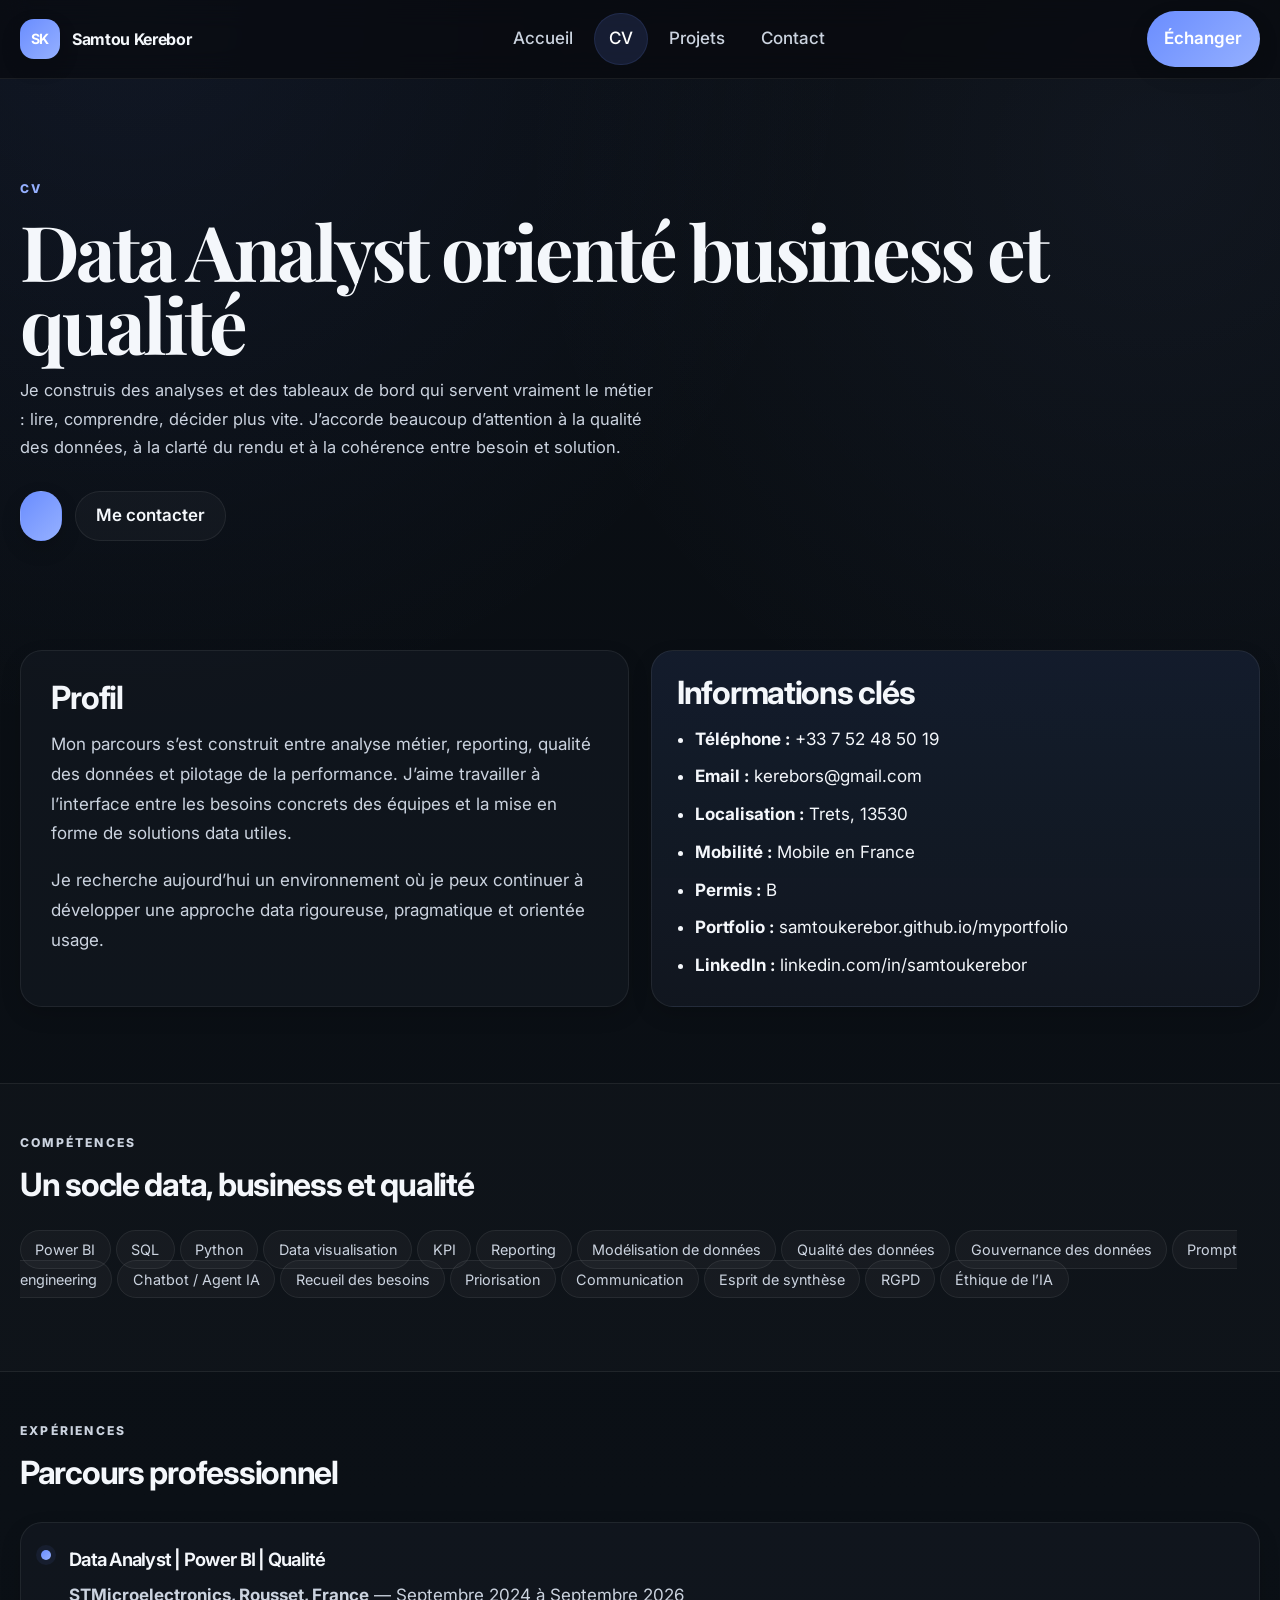
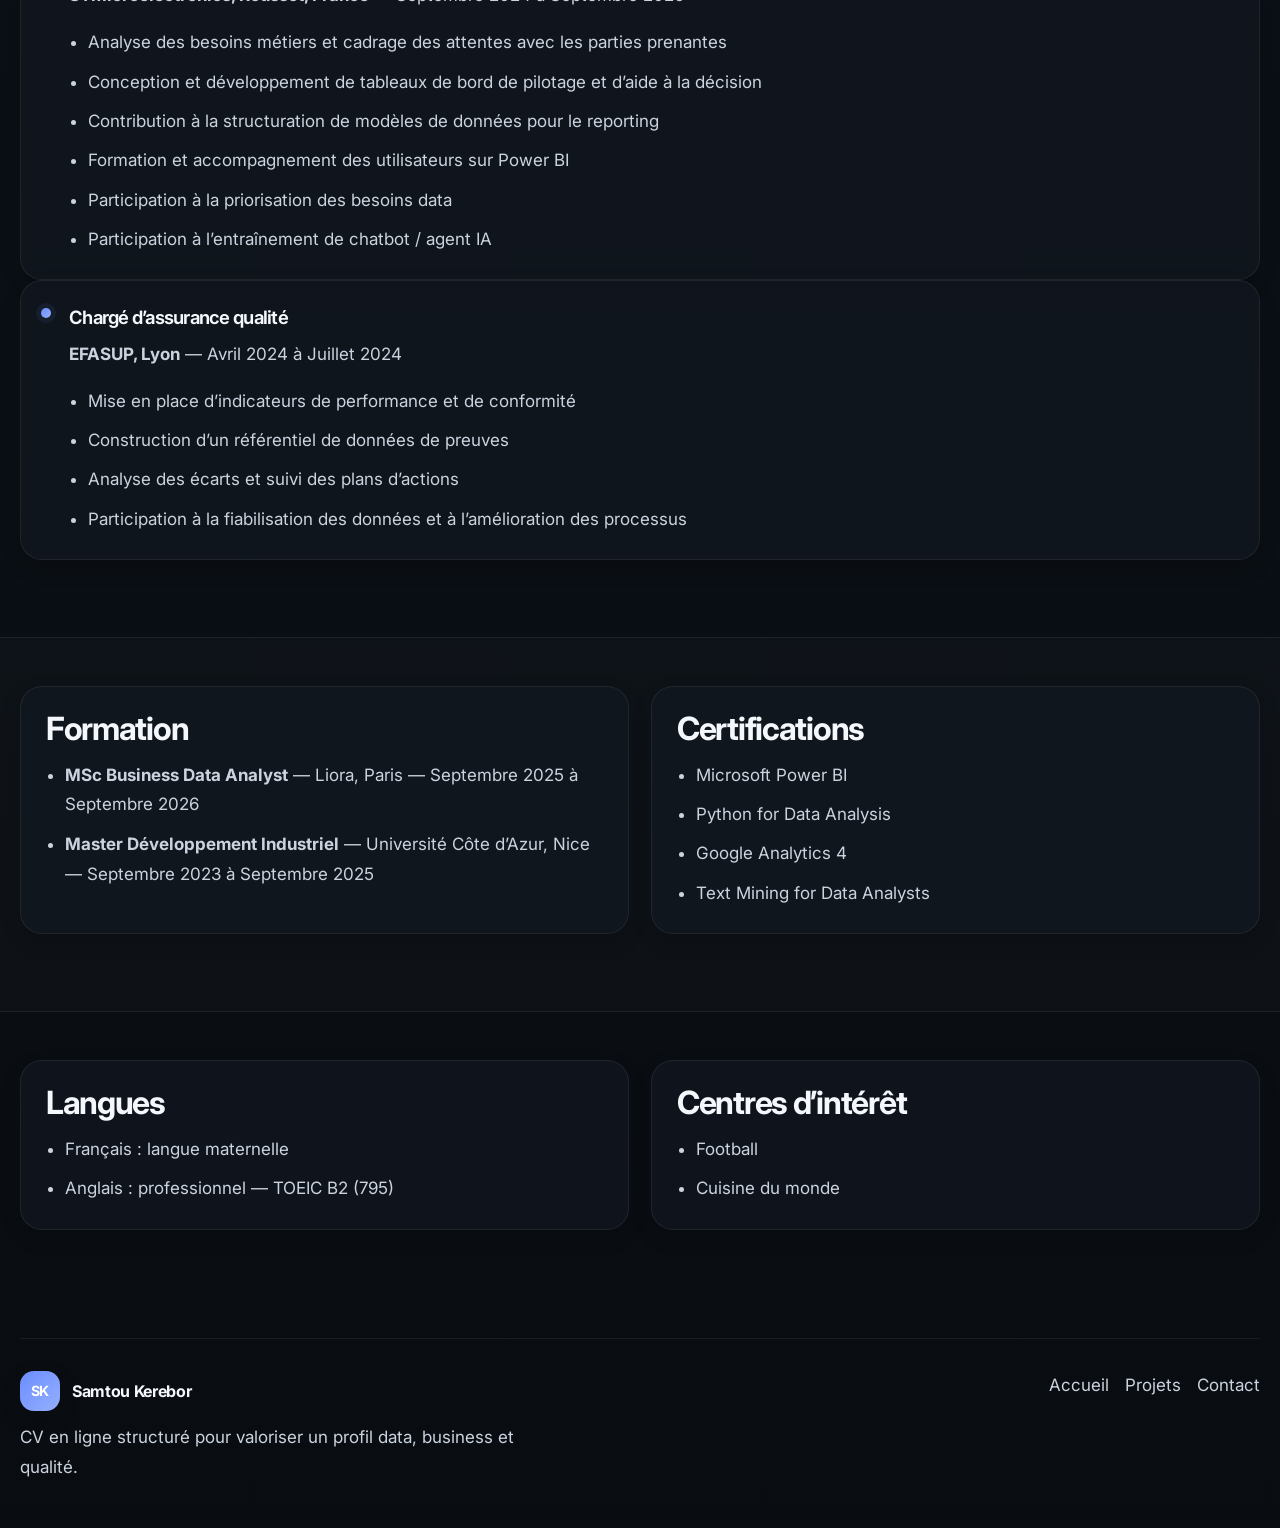
==== about.html @ 2e17dd96 "Update about.html" ====
<!DOCTYPE html>
<html lang="fr">
<head>
  <meta charset="UTF-8" />
  <meta name="viewport" content="width=device-width, initial-scale=1.0" />
  <title>CV | Samtou Kerebor</title>
  <meta name="description" content="CV de Samtou Kerebor, Data Analyst spécialisé en Power BI, SQL, Python, qualité des données et pilotage de la performance." />
  <link rel="preconnect" href="https://fonts.googleapis.com" />
  <link rel="preconnect" href="https://fonts.gstatic.com" crossorigin />
  <link href="https://fonts.googleapis.com/css2?family=Inter:wght@400;500;600;700;800&family=Playfair+Display:wght@600;700&display=swap" rel="stylesheet" />
  <link rel="stylesheet" href="styles.css" />
</head>
<body>
  <div class="site-shell">
    <header class="site-header">
      <div class="container nav-wrapper">
        <a class="brand" href="index.html">
          <span class="brand-mark">SK</span>
          <span class="brand-text">Samtou Kerebor</span>
        </a>

        <nav class="site-nav" aria-label="Navigation principale">
          <a class="nav-link" href="index.html">Accueil</a>
          <a class="nav-link active" href="about.html">CV</a>
          <a class="nav-link" href="projects.html">Projets</a>
          <a class="nav-link" href="contact.html">Contact</a>
        </nav>

        <a class="nav-cta" href="contact.html">Échanger</a>
      </div>
    </header>

    <main>
      <section class="page-hero">
        <div class="container">
          <p class="section-kicker">CV</p>
          <h1>Data Analyst orienté business et qualité</h1>
          <p class="page-intro narrow">
            Je construis des analyses et des tableaux de bord qui servent vraiment le métier : lire, comprendre,
            décider plus vite. J’accorde beaucoup d’attention à la qualité des données, à la clarté du rendu
            et à la cohérence entre besoin et solution.
          </p>

          <div class="hero-actions">
            <a class="btn btn-primary" href="assets/cv/Samtou_Kerebor_CV.pdf" target="_blank" rel="noopener noreferrer">
            <a class="btn btn-secondary" href="contact.html">Me contacter</a>
          </div>
        </div>
      </section>

      <section class="section">
        <div class="container about-grid">
          <article class="card card-large">
            <h2>Profil</h2>
            <p>
              Mon parcours s’est construit entre analyse métier, reporting, qualité des données et pilotage de la performance.
              J’aime travailler à l’interface entre les besoins concrets des équipes et la mise en forme de solutions data utiles.
            </p>
            <p>
              Je recherche aujourd’hui un environnement où je peux continuer à développer une approche data rigoureuse,
              pragmatique et orientée usage.
            </p>
          </article>

          <article class="card card-emphasis">
            <h2>Informations clés</h2>
            <ul class="clean-list">
              <li><strong>Téléphone :</strong> +33 7 52 48 50 19</li>
              <li><strong>Email :</strong> kerebors@gmail.com</li>
              <li><strong>Localisation :</strong> Trets, 13530</li>
              <li><strong>Mobilité :</strong> Mobile en France</li>
              <li><strong>Permis :</strong> B</li>
              <li><strong>Portfolio :</strong> <a href="https://samtoukerebor.github.io/myportfolio/" target="_blank" rel="noopener noreferrer">samtoukerebor.github.io/myportfolio</a></li>
              <li><strong>LinkedIn :</strong> <a href="https://www.linkedin.com/in/samtoukerebor/" target="_blank" rel="noopener noreferrer">linkedin.com/in/samtoukerebor</a></li>
            </ul>
          </article>
        </div>
      </section>

      <section class="section section-alt">
        <div class="container">
          <div class="section-heading">
            <p class="section-kicker">Compétences</p>
            <h2>Un socle data, business et qualité</h2>
          </div>

          <div class="tag-group">
            <span class="tag">Power BI</span>
            <span class="tag">SQL</span>
            <span class="tag">Python</span>
            <span class="tag">Data visualisation</span>
            <span class="tag">KPI</span>
            <span class="tag">Reporting</span>
            <span class="tag">Modélisation de données</span>
            <span class="tag">Qualité des données</span>
            <span class="tag">Gouvernance des données</span>
            <span class="tag">Prompt engineering</span>
            <span class="tag">Chatbot / Agent IA</span>
            <span class="tag">Recueil des besoins</span>
            <span class="tag">Priorisation</span>
            <span class="tag">Communication</span>
            <span class="tag">Esprit de synthèse</span>
            <span class="tag">RGPD</span>
            <span class="tag">Éthique de l’IA</span>
          </div>
        </div>
      </section>

      <section class="section">
        <div class="container">
          <div class="section-heading">
            <p class="section-kicker">Expériences</p>
            <h2>Parcours professionnel</h2>
          </div>

          <div class="timeline-grid">
            <article class="timeline-card">
              <span class="timeline-marker"></span>
              <h3>Data Analyst | Power BI | Qualité</h3>
              <p><strong>STMicroelectronics, Rousset, France</strong> — Septembre 2024 à Septembre 2026</p>
              <ul class="project-list">
                <li>Analyse des besoins métiers et cadrage des attentes avec les parties prenantes</li>
                <li>Conception et développement de tableaux de bord de pilotage et d’aide à la décision</li>
                <li>Contribution à la structuration de modèles de données pour le reporting</li>
                <li>Formation et accompagnement des utilisateurs sur Power BI</li>
                <li>Participation à la priorisation des besoins data</li>
                <li>Participation à l’entraînement de chatbot / agent IA</li>
              </ul>
            </article>

            <article class="timeline-card">
              <span class="timeline-marker"></span>
              <h3>Chargé d’assurance qualité</h3>
              <p><strong>EFASUP, Lyon</strong> — Avril 2024 à Juillet 2024</p>
              <ul class="project-list">
                <li>Mise en place d’indicateurs de performance et de conformité</li>
                <li>Construction d’un référentiel de données de preuves</li>
                <li>Analyse des écarts et suivi des plans d’actions</li>
                <li>Participation à la fiabilisation des données et à l’amélioration des processus</li>
              </ul>
            </article>
          </div>
        </div>
      </section>

      <section class="section section-alt">
        <div class="container two-column-section">
          <article class="card">
            <h2>Formation</h2>
            <ul class="project-list">
              <li><strong>MSc Business Data Analyst</strong> — Liora, Paris — Septembre 2025 à Septembre 2026</li>
              <li><strong>Master Développement Industriel</strong> — Université Côte d’Azur, Nice — Septembre 2023 à Septembre 2025</li>
            </ul>
          </article>

          <article class="card">
            <h2>Certifications</h2>
            <ul class="project-list">
              <li>Microsoft Power BI</li>
              <li>Python for Data Analysis</li>
              <li>Google Analytics 4</li>
              <li>Text Mining for Data Analysts</li>
            </ul>
          </article>
        </div>
      </section>

      <section class="section">
        <div class="container two-column-section">
          <article class="card">
            <h2>Langues</h2>
            <ul class="project-list">
              <li>Français : langue maternelle</li>
              <li>Anglais : professionnel — TOEIC B2 (795)</li>
            </ul>
          </article>

          <article class="card">
            <h2>Centres d’intérêt</h2>
            <ul class="project-list">
              <li>Football</li>
              <li>Cuisine du monde</li>
            </ul>
          </article>
        </div>
      </section>
    </main>

    <footer class="site-footer">
      <div class="container footer-grid">
        <div>
          <a class="brand brand-footer" href="index.html">
            <span class="brand-mark">SK</span>
            <span class="brand-text">Samtou Kerebor</span>
          </a>
          <p class="footer-text">
            CV en ligne structuré pour valoriser un profil data, business et qualité.
          </p>
        </div>

        <div class="footer-links">
          <a href="index.html">Accueil</a>
          <a href="projects.html">Projets</a>
          <a href="contact.html">Contact</a>
        </div>
      </div>
    </footer>
  </div>
</body>
</html>
---- styles.css ----
:root {
  --bg: #0b0f14;
  --bg-soft: #11161d;
  --bg-elevated: #151b24;
  --surface: rgba(18, 24, 33, 0.78);
  --surface-strong: #181f29;

  --text: #f4f7fb;
  --text-soft: #cbd3df;
  --text-muted: #95a0b1;

  --line: rgba(255, 255, 255, 0.07);
  --line-strong: rgba(255, 255, 255, 0.12);

  --primary: #6a8dff;
  --primary-2: #95b0ff;

  --shadow-lg: 0 26px 60px rgba(0, 0, 0, 0.30);
  --shadow-md: 0 14px 34px rgba(0, 0, 0, 0.22);
  --shadow-sm: 0 8px 20px rgba(0, 0, 0, 0.16);

  --radius-xl: 28px;
  --radius-lg: 22px;
  --radius-md: 16px;
  --radius-sm: 12px;

  --container: 1240px;
  --reading: 760px;
}

*,
*::before,
*::after {
  box-sizing: border-box;
}

html {
  scroll-behavior: smooth;
}

body {
  margin: 0;
  font-family: "Inter", sans-serif;
  font-size: 17px;
  line-height: 1.75;
  color: var(--text);
  background:
    radial-gradient(circle at 10% 0%, rgba(106, 141, 255, 0.08), transparent 22%),
    radial-gradient(circle at 90% 5%, rgba(149, 176, 255, 0.06), transparent 20%),
    linear-gradient(180deg, #090d12 0%, #0b1016 48%, #090d12 100%);
  -webkit-font-smoothing: antialiased;
  text-rendering: optimizeLegibility;
}

::selection {
  background: rgba(106, 141, 255, 0.22);
  color: #fff;
}

img {
  max-width: 100%;
  display: block;
}

a {
  color: inherit;
  text-decoration: none;
  transition: color 0.22s ease, opacity 0.22s ease, transform 0.22s ease;
}

a:hover {
  color: var(--primary-2);
}

p {
  margin-top: 0;
  color: var(--text-soft);
}

ul {
  margin-top: 0;
}

.site-shell {
  min-height: 100vh;
}

.container {
  width: min(var(--container), calc(100% - 2rem));
  margin: 0 auto;
}

.narrow {
  max-width: var(--reading);
}

/* Header */
.site-header {
  position: sticky;
  top: 0;
  z-index: 1000;
  backdrop-filter: blur(14px);
  background: rgba(8, 10, 14, 0.68);
  border-bottom: 1px solid var(--line);
}

.nav-wrapper {
  display: flex;
  align-items: center;
  justify-content: space-between;
  gap: 1rem;
  min-height: 78px;
}

.brand {
  display: inline-flex;
  align-items: center;
  gap: 0.75rem;
  font-weight: 700;
  letter-spacing: -0.02em;
}

.brand-mark {
  width: 40px;
  height: 40px;
  border-radius: 14px;
  display: inline-grid;
  place-items: center;
  color: #fff;
  background: linear-gradient(135deg, var(--primary), var(--primary-2));
  box-shadow: var(--shadow-sm);
  font-size: 0.88rem;
}

.brand-text {
  font-size: 1rem;
  color: var(--text);
}

.site-nav {
  display: flex;
  align-items: center;
  gap: 0.35rem;
  flex-wrap: wrap;
}

.nav-link {
  padding: 0.72rem 0.95rem;
  border-radius: 999px;
  color: var(--text-soft);
  font-weight: 500;
}

.nav-link:hover {
  color: var(--text);
  background: rgba(255, 255, 255, 0.035);
}

.nav-link.active {
  color: #fff;
  background: rgba(106, 141, 255, 0.14);
  box-shadow: inset 0 0 0 1px rgba(106, 141, 255, 0.12);
}

.nav-cta {
  padding: 0.85rem 1.1rem;
  border-radius: 999px;
  background: linear-gradient(135deg, var(--primary), var(--primary-2));
  color: #fff;
  font-weight: 600;
  box-shadow: var(--shadow-sm);
}

.nav-cta:hover {
  transform: translateY(-1px);
  color: #fff;
  box-shadow: var(--shadow-md);
}

/* Typography */
h1,
h2,
h3,
h4 {
  margin-top: 0;
  letter-spacing: -0.04em;
  color: var(--text);
}

h1 {
  font-family: "Playfair Display", serif;
  font-size: clamp(3rem, 6vw, 5.8rem);
  line-height: 0.95;
  margin-bottom: 1rem;
  font-weight: 700;
}

h2 {
  font-size: clamp(1.8rem, 2.5vw, 2.8rem);
  line-height: 1.08;
  margin-bottom: 0.9rem;
  font-weight: 700;
}

h3 {
  font-size: 1.15rem;
  line-height: 1.3;
  margin-bottom: 0.6rem;
  font-weight: 650;
}

h4 {
  font-size: 1rem;
  margin-bottom: 0.5rem;
  font-weight: 700;
}

.hero-subtitle,
.page-intro,
.hero-intro,
.section-heading p,
.card p,
.project-summary,
.footer-text,
.contact-note,
.form-intro,
.project-lead {
  color: var(--text-soft);
}

.hero-subtitle {
  font-size: 1.08rem;
  font-weight: 600;
  margin: 0 0 1rem;
}

.hero-intro,
.page-intro,
.project-lead {
  font-size: 1.03rem;
  max-width: 64ch;
}

.eyebrow,
.section-kicker,
.project-overline {
  margin: 0 0 0.9rem;
  font-size: 0.76rem;
  font-weight: 800;
  letter-spacing: 0.18em;
  text-transform: uppercase;
  color: var(--primary-2);
}

/* Section spacing */
.hero,
.page-hero {
  padding: 6.2rem 0 3.8rem;
}

.page-hero-compact {
  padding-bottom: 1.25rem;
}

.section {
  padding: 3rem 0 4.8rem;
}

.section-alt {
  background: rgba(255, 255, 255, 0.015);
  border-top: 1px solid var(--line);
  border-bottom: 1px solid var(--line);
}

.section-heading {
  margin-bottom: 2rem;
}

.section-heading-compact {
  margin-bottom: 1.3rem;
}

/* Buttons */
.btn {
  display: inline-flex;
  align-items: center;
  justify-content: center;
  min-height: 50px;
  padding: 0 1.25rem;
  border-radius: 999px;
  border: 1px solid transparent;
  font-weight: 600;
  cursor: pointer;
}

.btn:hover {
  transform: translateY(-1px);
}

.btn-primary {
  background: linear-gradient(135deg, var(--primary), var(--primary-2));
  color: #fff;
  box-shadow: var(--shadow-sm);
}

.btn-primary:hover {
  color: #fff;
  box-shadow: var(--shadow-md);
}

.btn-secondary {
  background: rgba(255, 255, 255, 0.03);
  border-color: var(--line);
  color: var(--text);
}

.btn-secondary:hover {
  background: rgba(255, 255, 255, 0.05);
  color: var(--text);
}

.btn-disabled {
  opacity: 0.65;
  pointer-events: none;
}

/* Grids */
.hero-grid,
.about-grid,
.contact-grid,
.project-card,
.project-detail-grid,
.project-page-layout,
.two-column-section,
.projects-grid {
  display: grid;
  gap: 1.4rem;
}

.hero-grid {
  grid-template-columns: minmax(0, 1.2fr) minmax(320px, 0.8fr);
  align-items: center;
}

.about-grid,
.contact-grid,
.project-detail-grid,
.two-column-section {
  grid-template-columns: repeat(2, minmax(0, 1fr));
}

.project-page-layout {
  grid-template-columns: minmax(0, 1.25fr) minmax(300px, 0.75fr);
  align-items: start;
}

.projects-grid {
  grid-template-columns: 1fr;
}

.hero-actions,
.preview-actions,
.project-actions {
  display: flex;
  flex-wrap: wrap;
  gap: 0.8rem;
  margin-top: 1.8rem;
}

.hero-meta,
.project-meta {
  display: flex;
  flex-wrap: wrap;
  gap: 0.65rem;
  margin-top: 1.6rem;
}

.meta-chip,
.tag {
  padding: 0.62rem 0.9rem;
  border-radius: 999px;
  background: rgba(255, 255, 255, 0.03);
  border: 1px solid var(--line);
  color: var(--text-soft);
  font-size: 0.9rem;
}

/* Hero visuals */
.hero-visual {
  position: relative;
  min-height: 520px;
  display: flex;
  align-items: center;
  justify-content: center;
}

.photo-frame {
  width: min(440px, 100%);
  aspect-ratio: 4 / 5;
  border-radius: 30px;
  overflow: hidden;
  background: var(--surface-strong);
  border: 1px solid var(--line);
  box-shadow: var(--shadow-lg);
}

.photo-frame img {
  width: 100%;
  height: 100%;
  object-fit: cover;
}

.floating-card {
  position: absolute;
  padding: 0.95rem 1rem;
  border-radius: 16px;
  background: rgba(16, 20, 28, 0.8);
  border: 1px solid var(--line);
  box-shadow: var(--shadow-sm);
  backdrop-filter: blur(10px);
}

.floating-card-top {
  top: 7%;
  right: -2%;
}

.floating-card-bottom {
  bottom: 7%;
  left: -2%;
}

.floating-label {
  display: block;
  margin-bottom: 0.3rem;
  font-size: 0.74rem;
  text-transform: uppercase;
  letter-spacing: 0.14em;
  color: var(--text-muted);
}

/* Cards */
.card,
.project-card,
.capability-card,
.timeline-card,
.metric-card {
  background: rgba(18, 24, 33, 0.72);
  border: 1px solid var(--line);
  border-radius: var(--radius-lg);
  box-shadow: var(--shadow-sm);
}

.card,
.capability-card,
.timeline-card,
.metric-card {
  padding: 1.55rem;
}

.card-large {
  padding: 1.9rem;
}

.card-emphasis {
  background: linear-gradient(180deg, rgba(20, 29, 45, 0.95), rgba(18, 24, 33, 0.88));
}

.capability-card,
.card,
.timeline-card {
  transition: transform 0.22s ease, box-shadow 0.22s ease, border-color 0.22s ease;
}

.capability-card:hover,
.card:hover,
.timeline-card:hover {
  transform: translateY(-3px);
  border-color: rgba(106, 141, 255, 0.18);
  box-shadow: var(--shadow-md);
}

.capability-index {
  display: inline-block;
  margin-bottom: 0.8rem;
  color: var(--primary-2);
  font-size: 0.8rem;
  font-weight: 700;
  letter-spacing: 0.14em;
}

.clean-list {
  margin: 0;
  padding-left: 1.1rem;
}

.clean-list li + li {
  margin-top: 0.5rem;
}

/* Panels */
.preview-panel {
  display: flex;
  align-items: center;
  justify-content: space-between;
  gap: 1.6rem;
  padding: 1.9rem;
  border-radius: 24px;
  background: rgba(255, 255, 255, 0.02);
  border: 1px solid var(--line);
}

/* Timeline */
.timeline-card {
  position: relative;
  padding-left: 3rem;
}

.timeline-marker {
  position: absolute;
  left: 1.25rem;
  top: 1.65rem;
  width: 10px;
  height: 10px;
  border-radius: 999px;
  background: linear-gradient(135deg, var(--primary), var(--primary-2));
  box-shadow: 0 0 0 5px rgba(106, 141, 255, 0.08);
}

/* Project specific */
.project-card {
  display: grid;
  grid-template-columns: minmax(260px, 0.92fr) minmax(0, 1.08fr);
  overflow: hidden;
}

.project-visual {
  min-height: 300px;
  background: #121926;
}

.project-visual img {
  width: 100%;
  height: 100%;
  object-fit: cover;
}

.project-content {
  padding: 1.8rem;
}

.project-header {
  margin-bottom: 0.8rem;
}

.project-header h2 {
  font-size: 1.8rem;
  margin-bottom: 0;
}

.project-links {
  display: flex;
  flex-wrap: wrap;
  gap: 0.75rem;
  margin-top: 1.35rem;
}

.project-link {
  display: inline-flex;
  align-items: center;
  gap: 0.4rem;
  color: var(--text);
  font-weight: 600;
}

.project-link:hover {
  color: var(--primary-2);
}

.project-main-visual {
  min-height: 360px;
  overflow: hidden;
  border-radius: var(--radius-xl);
  border: 1px solid var(--line);
  box-shadow: var(--shadow-md);
}

.project-main-visual img {
  width: 100%;
  height: 100%;
  object-fit: cover;
}

.project-sidebar {
  display: grid;
  gap: 1.2rem;
}

.project-info-list,
.contact-list {
  display: grid;
  gap: 1rem;
  margin-top: 1rem;
}

.project-info-item span,
.contact-label {
  display: block;
  margin-bottom: 0.25rem;
  font-size: 0.76rem;
  font-weight: 700;
  letter-spacing: 0.1em;
  text-transform: uppercase;
  color: var(--text-muted);
}

.project-info-item strong {
  color: var(--text);
  font-weight: 600;
}

.project-list {
  margin: 0;
  padding-left: 1.2rem;
  color: var(--text-soft);
}

.project-list li + li {
  margin-top: 0.6rem;
}

.project-note {
  margin-top: 1rem;
  padding: 0.9rem 1rem;
  border-left: 2px solid rgba(106, 141, 255, 0.35);
  background: rgba(106, 141, 255, 0.06);
  border-radius: 12px;
}

.project-gallery {
  display: grid;
  grid-template-columns: repeat(2, minmax(0, 1fr));
  overflow: hidden;
  padding: 0;
}

.project-gallery-item {
  margin: 0;
}

.project-gallery-item + .project-gallery-item {
  border-left: 1px solid var(--line);
}

.project-gallery-item img {
  width: 100%;
  height: 320px;
  object-fit: cover;
  border-bottom: 1px solid var(--line);
}

.project-gallery-item figcaption {
  padding: 1rem 1.15rem 1.2rem;
}

.project-gallery-item figcaption strong {
  display: block;
  margin-bottom: 0.35rem;
  color: var(--text);
}

/* Forms */
.contact-form-card {
  padding: 1.8rem;
}

.contact-form {
  display: grid;
  gap: 1rem;
  margin-top: 1rem;
}

.form-group {
  display: grid;
  gap: 0.5rem;
}

label {
  font-weight: 600;
  color: var(--text);
}

input,
textarea {
  width: 100%;
  padding: 0.96rem 1rem;
  border-radius: 14px;
  border: 1px solid var(--line-strong);
  background: rgba(255, 255, 255, 0.03);
  font: inherit;
  color: var(--text);
  outline: none;
}

input::placeholder,
textarea::placeholder {
  color: var(--text-muted);
}

input:focus,
textarea:focus {
  border-color: rgba(106, 141, 255, 0.55);
  box-shadow: 0 0 0 4px rgba(106, 141, 255, 0.09);
}

/* Footer */
.site-footer {
  padding: 2rem 0 2.8rem;
}

.footer-grid {
  display: flex;
  align-items: flex-start;
  justify-content: space-between;
  gap: 2rem;
  padding-top: 2rem;
  border-top: 1px solid var(--line);
}

.brand-footer {
  margin-bottom: 0.75rem;
}

.footer-text {
  max-width: 48ch;
  margin: 0;
}

.footer-links {
  display: flex;
  flex-wrap: wrap;
  gap: 1rem;
}

.footer-links a {
  color: var(--text-soft);
}

/* Utility */
.section-tight {
  padding: 2rem 0 3.6rem;
}

.project-hero-compact {
  padding-bottom: 1.2rem;
}

.project-content-block + .project-content-block {
  margin-top: 1.1rem;
}

/* Responsive */
@media (max-width: 1100px) {
  .hero-grid,
  .about-grid,
  .contact-grid,
  .project-card,
  .project-detail-grid,
  .project-page-layout,
  .two-column-section,
  .project-gallery {
    grid-template-columns: 1fr;
  }

  .hero-visual {
    min-height: auto;
  }

  .floating-card-top,
  .floating-card-bottom {
    position: static;
  }

  .preview-panel,
  .footer-grid {
    flex-direction: column;
    align-items: flex-start;
  }

  .project-gallery-item + .project-gallery-item {
    border-left: none;
    border-top: 1px solid var(--line);
  }
}

@media (max-width: 760px) {
  .container {
    width: min(var(--container), calc(100% - 1.1rem));
  }

  .nav-wrapper {
    flex-wrap: wrap;
    justify-content: center;
    padding: 0.7rem 0;
  }

  .site-nav {
    order: 3;
    width: 100%;
    justify-content: center;
  }

  .nav-cta {
    display: none;
  }

  .hero,
  .page-hero {
    padding-top: 4.4rem;
  }

  h1 {
    font-size: clamp(2.5rem, 10vw, 4rem);
  }

  .card,
  .card-large,
  .capability-card,
  .timeline-card,
  .metric-card,
  .project-content,
  .contact-form-card {
    padding: 1.2rem;
  }

  .photo-frame {
    border-radius: 22px;
  }

  .section {
    padding: 2.4rem 0 4rem;
  }
}

:focus-visible {
  outline: 3px solid rgba(149, 176, 255, 0.7);
  outline-offset: 3px;
}
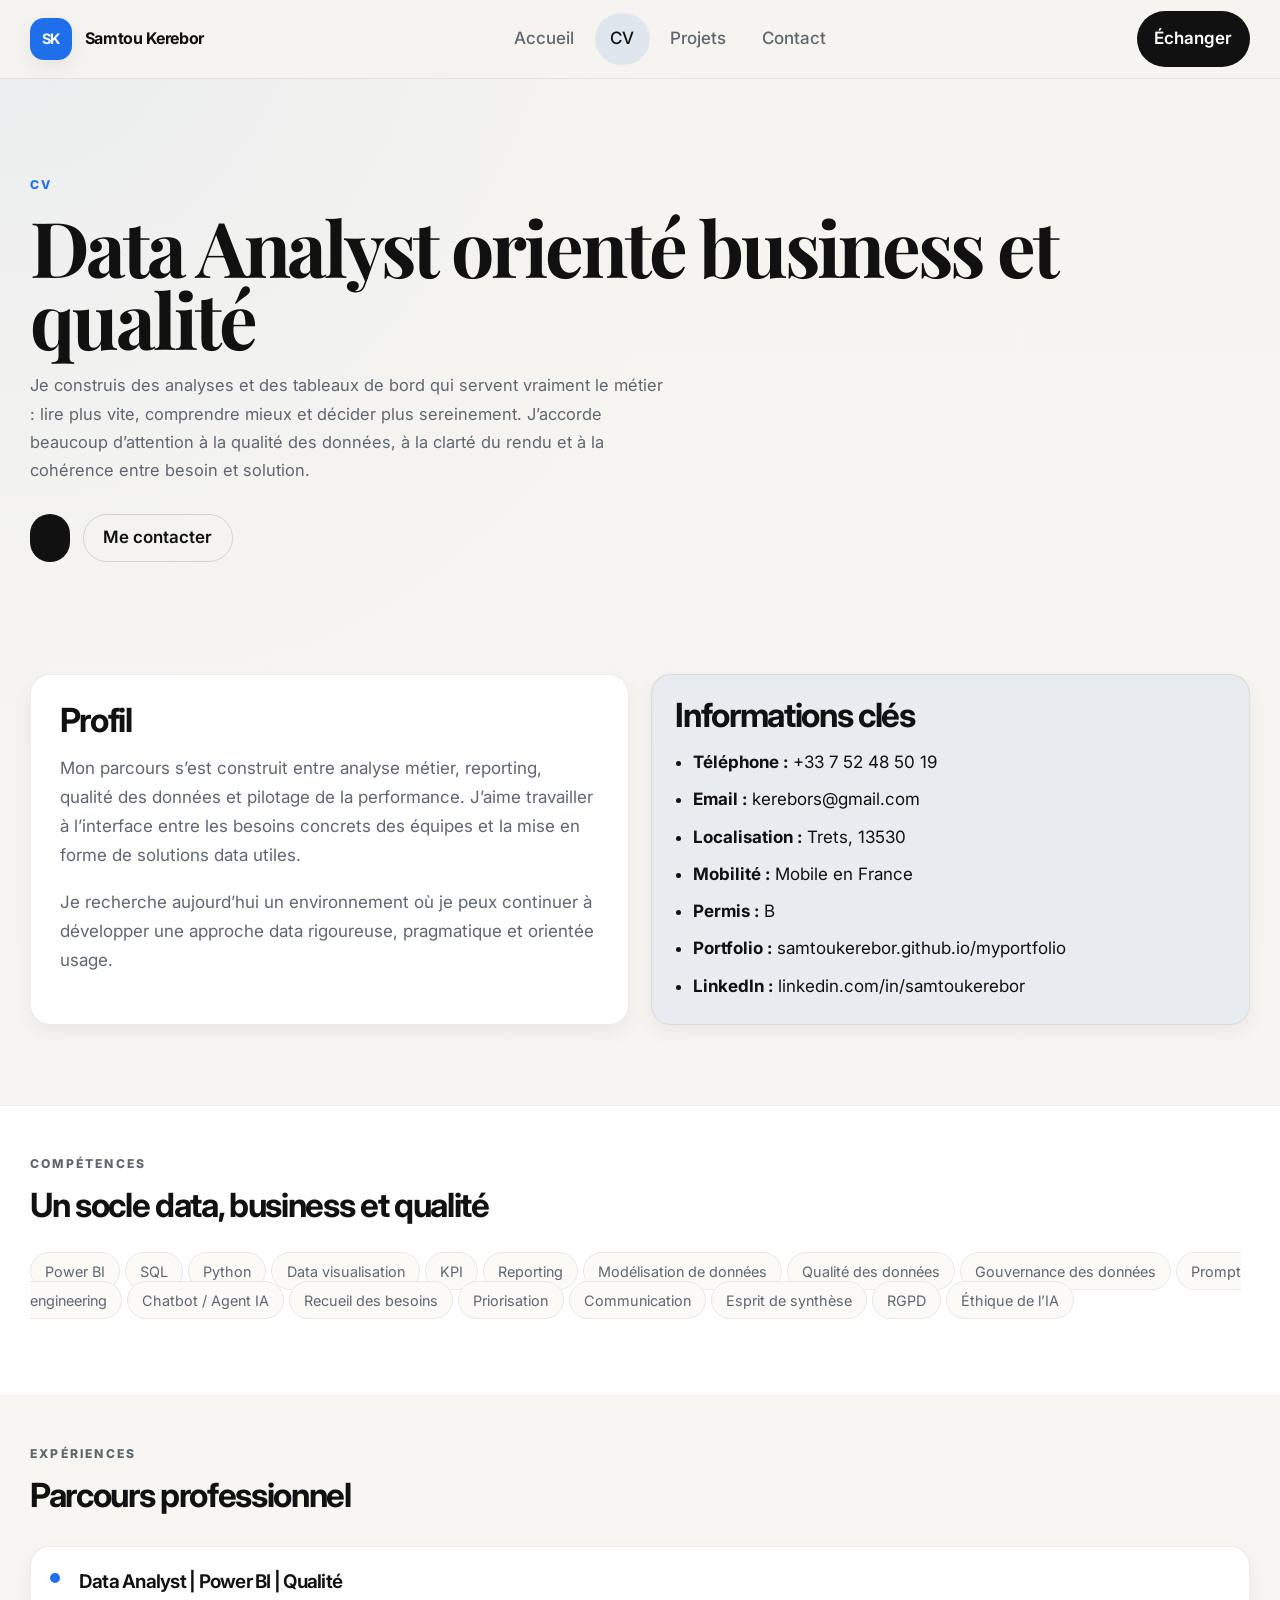
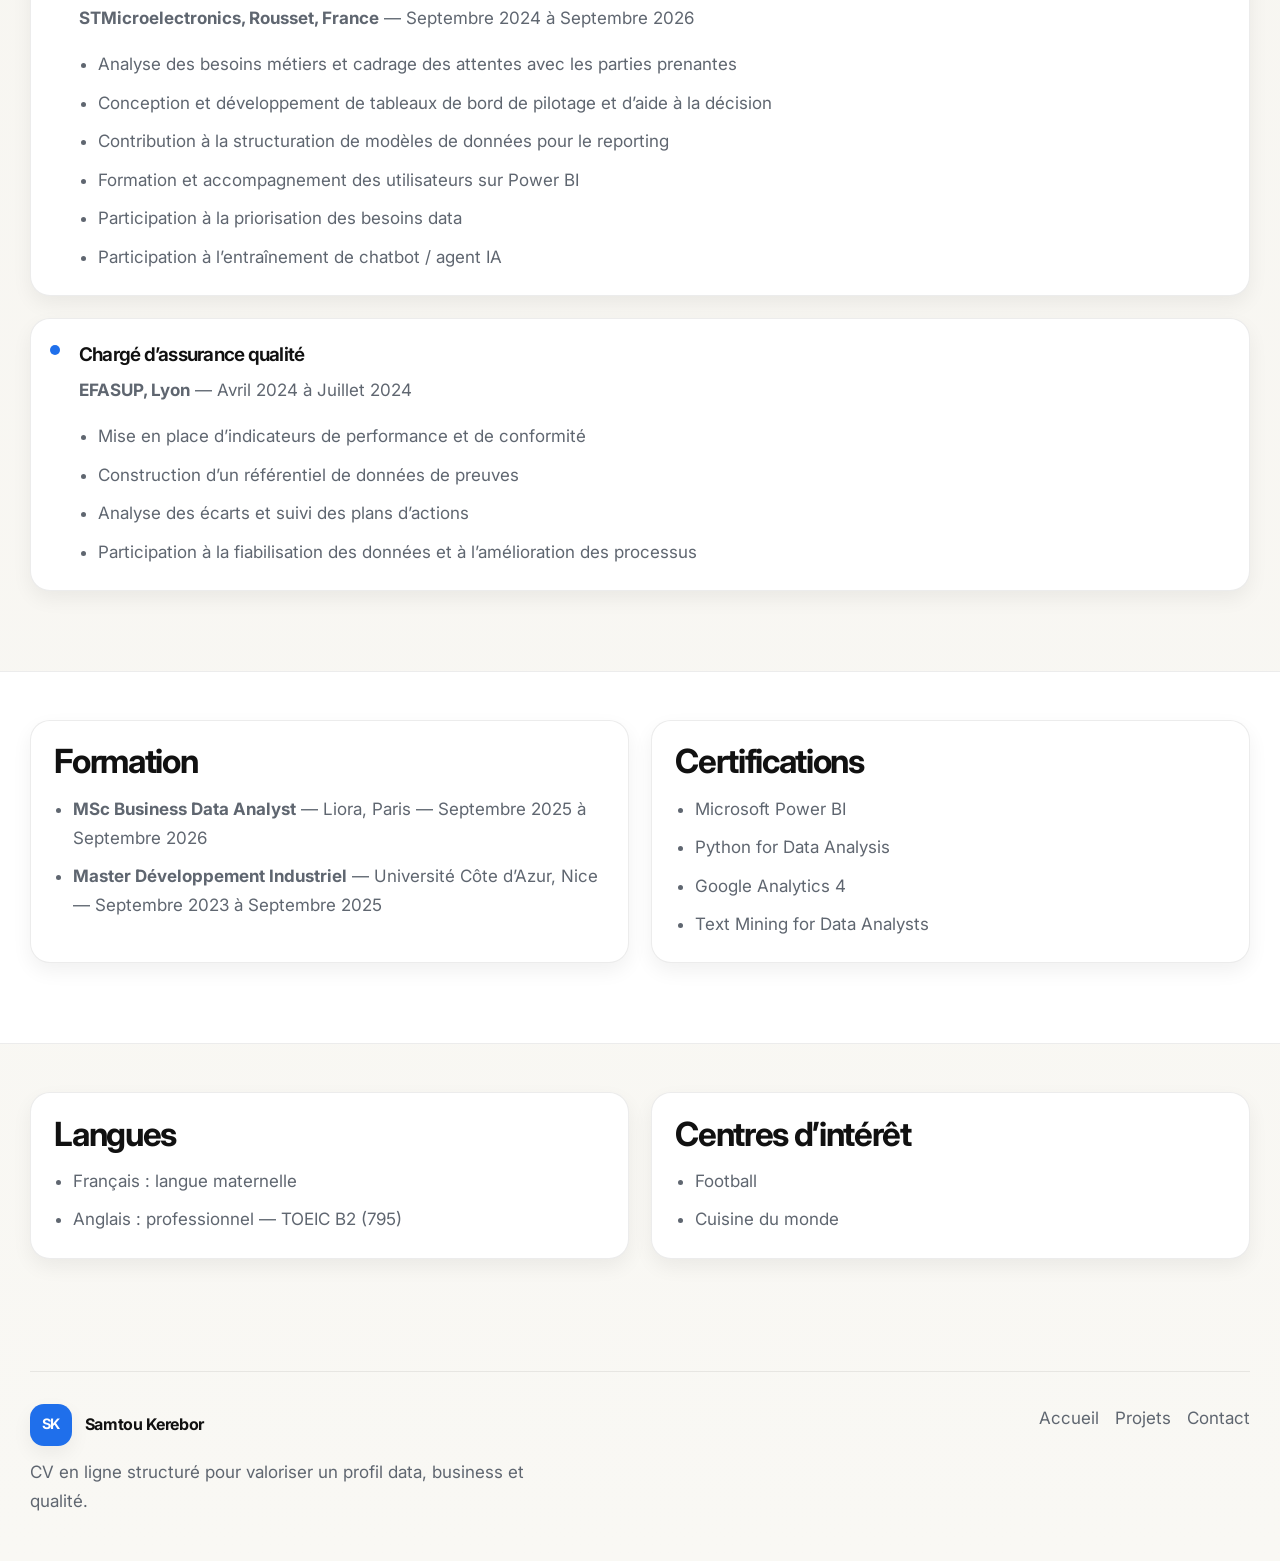
==== commit 2b9f6df6: "Update about.html" ====
--- a/about.html
+++ b/about.html
@@ -36,8 +36,9 @@
           <p class="section-kicker">CV</p>
           <h1>Data Analyst orienté business et qualité</h1>
           <p class="page-intro narrow">
-            Je construis des analyses et des tableaux de bord qui servent vraiment le métier : lire, comprendre,
-            décider plus vite. J’accorde beaucoup d’attention à la qualité des données, à la clarté du rendu
+            Je construis des analyses et des tableaux de bord qui servent vraiment le métier :
+            lire plus vite, comprendre mieux et décider plus sereinement.
+            J’accorde beaucoup d’attention à la qualité des données, à la clarté du rendu
             et à la cohérence entre besoin et solution.
           </p>
 
--- a/styles.css
+++ b/styles.css
@@ -1,30 +1,28 @@
 :root {
-  --bg: #0b0f14;
-  --bg-soft: #11161d;
-  --bg-elevated: #151b24;
-  --surface: rgba(18, 24, 33, 0.78);
-  --surface-strong: #181f29;
-
-  --text: #f4f7fb;
-  --text-soft: #cbd3df;
-  --text-muted: #95a0b1;
-
-  --line: rgba(255, 255, 255, 0.07);
-  --line-strong: rgba(255, 255, 255, 0.12);
-
-  --primary: #6a8dff;
-  --primary-2: #95b0ff;
-
-  --shadow-lg: 0 26px 60px rgba(0, 0, 0, 0.30);
-  --shadow-md: 0 14px 34px rgba(0, 0, 0, 0.22);
-  --shadow-sm: 0 8px 20px rgba(0, 0, 0, 0.16);
+  --bg: #f6f4ef;
+  --bg-alt: #ffffff;
+  --surface: #ffffff;
+  --surface-soft: #fbfaf7;
+
+  --text: #111111;
+  --text-soft: #5f6670;
+  --text-muted: #8b919a;
+
+  --line: rgba(17, 17, 17, 0.08);
+  --line-strong: rgba(17, 17, 17, 0.14);
+
+  --primary: #1f6feb;
+  --primary-soft: rgba(31, 111, 235, 0.1);
+
+  --shadow-sm: 0 8px 20px rgba(17, 17, 17, 0.06);
+  --shadow-md: 0 16px 36px rgba(17, 17, 17, 0.08);
 
   --radius-xl: 28px;
-  --radius-lg: 22px;
-  --radius-md: 16px;
-  --radius-sm: 12px;
-
-  --container: 1240px;
+  --radius-lg: 20px;
+  --radius-md: 14px;
+  --radius-sm: 10px;
+
+  --container: 1220px;
   --reading: 760px;
 }
 
@@ -42,19 +40,18 @@
   margin: 0;
   font-family: "Inter", sans-serif;
   font-size: 17px;
-  line-height: 1.75;
+  line-height: 1.72;
   color: var(--text);
   background:
-    radial-gradient(circle at 10% 0%, rgba(106, 141, 255, 0.08), transparent 22%),
-    radial-gradient(circle at 90% 5%, rgba(149, 176, 255, 0.06), transparent 20%),
-    linear-gradient(180deg, #090d12 0%, #0b1016 48%, #090d12 100%);
+    radial-gradient(circle at top left, rgba(31, 111, 235, 0.05), transparent 22%),
+    linear-gradient(180deg, var(--bg) 0%, #f9f8f4 100%);
   -webkit-font-smoothing: antialiased;
   text-rendering: optimizeLegibility;
 }
 
 ::selection {
-  background: rgba(106, 141, 255, 0.22);
-  color: #fff;
+  background: rgba(31, 111, 235, 0.14);
+  color: var(--text);
 }
 
 img {
@@ -65,11 +62,11 @@
 a {
   color: inherit;
   text-decoration: none;
-  transition: color 0.22s ease, opacity 0.22s ease, transform 0.22s ease;
+  transition: color 0.2s ease, transform 0.2s ease, opacity 0.2s ease;
 }
 
 a:hover {
-  color: var(--primary-2);
+  color: var(--primary);
 }
 
 p {
@@ -99,8 +96,8 @@
   position: sticky;
   top: 0;
   z-index: 1000;
-  backdrop-filter: blur(14px);
-  background: rgba(8, 10, 14, 0.68);
+  background: rgba(246, 244, 239, 0.86);
+  backdrop-filter: blur(12px);
   border-bottom: 1px solid var(--line);
 }
 
@@ -115,21 +112,21 @@
 .brand {
   display: inline-flex;
   align-items: center;
-  gap: 0.75rem;
+  gap: 0.8rem;
   font-weight: 700;
   letter-spacing: -0.02em;
 }
 
 .brand-mark {
-  width: 40px;
-  height: 40px;
+  width: 42px;
+  height: 42px;
   border-radius: 14px;
   display: inline-grid;
   place-items: center;
-  color: #fff;
-  background: linear-gradient(135deg, var(--primary), var(--primary-2));
+  background: var(--primary);
+  color: white;
+  font-size: 0.9rem;
   box-shadow: var(--shadow-sm);
-  font-size: 0.88rem;
 }
 
 .brand-text {
@@ -145,36 +142,32 @@
 }
 
 .nav-link {
-  padding: 0.72rem 0.95rem;
+  padding: 0.7rem 0.95rem;
   border-radius: 999px;
   color: var(--text-soft);
   font-weight: 500;
 }
 
 .nav-link:hover {
-  color: var(--text);
-  background: rgba(255, 255, 255, 0.035);
+  background: rgba(31, 111, 235, 0.06);
 }
 
 .nav-link.active {
-  color: #fff;
-  background: rgba(106, 141, 255, 0.14);
-  box-shadow: inset 0 0 0 1px rgba(106, 141, 255, 0.12);
+  color: var(--text);
+  background: rgba(31, 111, 235, 0.1);
 }
 
 .nav-cta {
   padding: 0.85rem 1.1rem;
   border-radius: 999px;
-  background: linear-gradient(135deg, var(--primary), var(--primary-2));
-  color: #fff;
+  background: var(--text);
+  color: white;
   font-weight: 600;
-  box-shadow: var(--shadow-sm);
 }
 
 .nav-cta:hover {
-  transform: translateY(-1px);
-  color: #fff;
-  box-shadow: var(--shadow-md);
+  color: white;
+  opacity: 0.9;
 }
 
 /* Typography */
@@ -196,16 +189,16 @@
 }
 
 h2 {
-  font-size: clamp(1.8rem, 2.5vw, 2.8rem);
+  font-size: clamp(1.9rem, 2.6vw, 2.8rem);
   line-height: 1.08;
   margin-bottom: 0.9rem;
   font-weight: 700;
 }
 
 h3 {
-  font-size: 1.15rem;
+  font-size: 1.18rem;
   line-height: 1.3;
-  margin-bottom: 0.6rem;
+  margin-bottom: 0.55rem;
   font-weight: 650;
 }
 
@@ -244,40 +237,33 @@
 .eyebrow,
 .section-kicker,
 .project-overline {
-  margin: 0 0 0.9rem;
+  margin: 0 0 0.85rem;
   font-size: 0.76rem;
   font-weight: 800;
   letter-spacing: 0.18em;
   text-transform: uppercase;
-  color: var(--primary-2);
-}
-
-/* Section spacing */
+  color: var(--primary);
+}
+
+/* Sections */
 .hero,
 .page-hero {
-  padding: 6.2rem 0 3.8rem;
-}
-
-.page-hero-compact {
-  padding-bottom: 1.25rem;
+  padding: 6rem 0 4rem;
 }
 
 .section {
-  padding: 3rem 0 4.8rem;
+  padding: 3rem 0 5rem;
 }
 
 .section-alt {
-  background: rgba(255, 255, 255, 0.015);
+  background: var(--surface);
   border-top: 1px solid var(--line);
   border-bottom: 1px solid var(--line);
 }
 
-.section-heading {
+.section-heading,
+.section-heading-compact {
   margin-bottom: 2rem;
-}
-
-.section-heading-compact {
-  margin-bottom: 1.3rem;
 }
 
 /* Buttons */
@@ -285,46 +271,41 @@
   display: inline-flex;
   align-items: center;
   justify-content: center;
-  min-height: 50px;
-  padding: 0 1.25rem;
+  min-height: 48px;
+  padding: 0 1.2rem;
   border-radius: 999px;
   border: 1px solid transparent;
   font-weight: 600;
   cursor: pointer;
 }
 
-.btn:hover {
-  transform: translateY(-1px);
-}
-
 .btn-primary {
-  background: linear-gradient(135deg, var(--primary), var(--primary-2));
-  color: #fff;
-  box-shadow: var(--shadow-sm);
+  background: var(--text);
+  color: white;
 }
 
 .btn-primary:hover {
-  color: #fff;
-  box-shadow: var(--shadow-md);
+  color: white;
+  opacity: 0.92;
 }
 
 .btn-secondary {
-  background: rgba(255, 255, 255, 0.03);
-  border-color: var(--line);
+  background: transparent;
+  border-color: var(--line-strong);
   color: var(--text);
 }
 
 .btn-secondary:hover {
-  background: rgba(255, 255, 255, 0.05);
+  background: rgba(17, 17, 17, 0.04);
   color: var(--text);
 }
 
 .btn-disabled {
-  opacity: 0.65;
+  opacity: 0.6;
   pointer-events: none;
 }
 
-/* Grids */
+/* Layout */
 .hero-grid,
 .about-grid,
 .contact-grid,
@@ -332,7 +313,10 @@
 .project-detail-grid,
 .project-page-layout,
 .two-column-section,
-.projects-grid {
+.projects-grid,
+.capabilities-grid,
+.timeline-grid,
+.metrics-grid {
   display: grid;
   gap: 1.4rem;
 }
@@ -372,20 +356,20 @@
   display: flex;
   flex-wrap: wrap;
   gap: 0.65rem;
-  margin-top: 1.6rem;
+  margin-top: 1.5rem;
 }
 
 .meta-chip,
 .tag {
-  padding: 0.62rem 0.9rem;
+  padding: 0.6rem 0.88rem;
   border-radius: 999px;
-  background: rgba(255, 255, 255, 0.03);
+  background: var(--surface-soft);
   border: 1px solid var(--line);
   color: var(--text-soft);
   font-size: 0.9rem;
 }
 
-/* Hero visuals */
+/* Hero */
 .hero-visual {
   position: relative;
   min-height: 520px;
@@ -397,11 +381,11 @@
 .photo-frame {
   width: min(440px, 100%);
   aspect-ratio: 4 / 5;
-  border-radius: 30px;
+  border-radius: 28px;
   overflow: hidden;
-  background: var(--surface-strong);
+  background: white;
   border: 1px solid var(--line);
-  box-shadow: var(--shadow-lg);
+  box-shadow: var(--shadow-md);
 }
 
 .photo-frame img {
@@ -412,12 +396,11 @@
 
 .floating-card {
   position: absolute;
-  padding: 0.95rem 1rem;
+  padding: 0.9rem 1rem;
   border-radius: 16px;
-  background: rgba(16, 20, 28, 0.8);
+  background: rgba(255, 255, 255, 0.92);
   border: 1px solid var(--line);
   box-shadow: var(--shadow-sm);
-  backdrop-filter: blur(10px);
 }
 
 .floating-card-top {
@@ -445,7 +428,7 @@
 .capability-card,
 .timeline-card,
 .metric-card {
-  background: rgba(18, 24, 33, 0.72);
+  background: var(--surface);
   border: 1px solid var(--line);
   border-radius: var(--radius-lg);
   box-shadow: var(--shadow-sm);
@@ -455,35 +438,34 @@
 .capability-card,
 .timeline-card,
 .metric-card {
-  padding: 1.55rem;
+  padding: 1.45rem;
 }
 
 .card-large {
-  padding: 1.9rem;
+  padding: 1.8rem;
 }
 
 .card-emphasis {
-  background: linear-gradient(180deg, rgba(20, 29, 45, 0.95), rgba(18, 24, 33, 0.88));
+  background: rgba(31, 111, 235, 0.06);
 }
 
 .capability-card,
 .card,
 .timeline-card {
-  transition: transform 0.22s ease, box-shadow 0.22s ease, border-color 0.22s ease;
+  transition: transform 0.2s ease, box-shadow 0.2s ease;
 }
 
 .capability-card:hover,
 .card:hover,
 .timeline-card:hover {
-  transform: translateY(-3px);
-  border-color: rgba(106, 141, 255, 0.18);
+  transform: translateY(-2px);
   box-shadow: var(--shadow-md);
 }
 
 .capability-index {
   display: inline-block;
   margin-bottom: 0.8rem;
-  color: var(--primary-2);
+  color: var(--primary);
   font-size: 0.8rem;
   font-weight: 700;
   letter-spacing: 0.14em;
@@ -504,9 +486,9 @@
   align-items: center;
   justify-content: space-between;
   gap: 1.6rem;
-  padding: 1.9rem;
+  padding: 1.8rem;
   border-radius: 24px;
-  background: rgba(255, 255, 255, 0.02);
+  background: var(--surface);
   border: 1px solid var(--line);
 }
 
@@ -518,25 +500,24 @@
 
 .timeline-marker {
   position: absolute;
-  left: 1.25rem;
-  top: 1.65rem;
+  left: 1.2rem;
+  top: 1.6rem;
   width: 10px;
   height: 10px;
   border-radius: 999px;
-  background: linear-gradient(135deg, var(--primary), var(--primary-2));
-  box-shadow: 0 0 0 5px rgba(106, 141, 255, 0.08);
-}
-
-/* Project specific */
+  background: var(--primary);
+}
+
+/* Projects */
 .project-card {
   display: grid;
-  grid-template-columns: minmax(260px, 0.92fr) minmax(0, 1.08fr);
+  grid-template-columns: minmax(260px, 0.95fr) minmax(0, 1.05fr);
   overflow: hidden;
 }
 
 .project-visual {
   min-height: 300px;
-  background: #121926;
+  background: var(--surface-soft);
 }
 
 .project-visual img {
@@ -549,10 +530,6 @@
   padding: 1.8rem;
 }
 
-.project-header {
-  margin-bottom: 0.8rem;
-}
-
 .project-header h2 {
   font-size: 1.8rem;
   margin-bottom: 0;
@@ -561,8 +538,8 @@
 .project-links {
   display: flex;
   flex-wrap: wrap;
-  gap: 0.75rem;
-  margin-top: 1.35rem;
+  gap: 0.7rem;
+  margin-top: 1.3rem;
 }
 
 .project-link {
@@ -574,7 +551,7 @@
 }
 
 .project-link:hover {
-  color: var(--primary-2);
+  color: var(--primary);
 }
 
 .project-main-visual {
@@ -616,7 +593,6 @@
 
 .project-info-item strong {
   color: var(--text);
-  font-weight: 600;
 }
 
 .project-list {
@@ -626,14 +602,14 @@
 }
 
 .project-list li + li {
-  margin-top: 0.6rem;
+  margin-top: 0.58rem;
 }
 
 .project-note {
   margin-top: 1rem;
   padding: 0.9rem 1rem;
-  border-left: 2px solid rgba(106, 141, 255, 0.35);
-  background: rgba(106, 141, 255, 0.06);
+  border-left: 2px solid rgba(31, 111, 235, 0.4);
+  background: rgba(31, 111, 235, 0.05);
   border-radius: 12px;
 }
 
@@ -660,7 +636,7 @@
 }
 
 .project-gallery-item figcaption {
-  padding: 1rem 1.15rem 1.2rem;
+  padding: 1rem 1.1rem 1.2rem;
 }
 
 .project-gallery-item figcaption strong {
@@ -693,10 +669,10 @@
 input,
 textarea {
   width: 100%;
-  padding: 0.96rem 1rem;
+  padding: 0.95rem 1rem;
   border-radius: 14px;
   border: 1px solid var(--line-strong);
-  background: rgba(255, 255, 255, 0.03);
+  background: white;
   font: inherit;
   color: var(--text);
   outline: none;
@@ -709,8 +685,8 @@
 
 input:focus,
 textarea:focus {
-  border-color: rgba(106, 141, 255, 0.55);
-  box-shadow: 0 0 0 4px rgba(106, 141, 255, 0.09);
+  border-color: rgba(31, 111, 235, 0.5);
+  box-shadow: 0 0 0 4px rgba(31, 111, 235, 0.08);
 }
 
 /* Footer */
@@ -744,19 +720,6 @@
 
 .footer-links a {
   color: var(--text-soft);
-}
-
-/* Utility */
-.section-tight {
-  padding: 2rem 0 3.6rem;
-}
-
-.project-hero-compact {
-  padding-bottom: 1.2rem;
-}
-
-.project-content-block + .project-content-block {
-  margin-top: 1.1rem;
 }
 
 /* Responsive */
@@ -768,7 +731,10 @@
   .project-detail-grid,
   .project-page-layout,
   .two-column-section,
-  .project-gallery {
+  .project-gallery,
+  .capabilities-grid,
+  .timeline-grid,
+  .metrics-grid {
     grid-template-columns: 1fr;
   }
 
@@ -795,13 +761,13 @@
 
 @media (max-width: 760px) {
   .container {
-    width: min(var(--container), calc(100% - 1.1rem));
+    width: min(var(--container), calc(100% - 1rem));
   }
 
   .nav-wrapper {
     flex-wrap: wrap;
     justify-content: center;
-    padding: 0.7rem 0;
+    padding: 0.75rem 0;
   }
 
   .site-nav {
@@ -816,7 +782,7 @@
 
   .hero,
   .page-hero {
-    padding-top: 4.4rem;
+    padding-top: 4.2rem;
   }
 
   h1 {
@@ -830,7 +796,7 @@
   .metric-card,
   .project-content,
   .contact-form-card {
-    padding: 1.2rem;
+    padding: 1.15rem;
   }
 
   .photo-frame {
@@ -843,6 +809,6 @@
 }
 
 :focus-visible {
-  outline: 3px solid rgba(149, 176, 255, 0.7);
+  outline: 3px solid rgba(31, 111, 235, 0.45);
   outline-offset: 3px;
 }
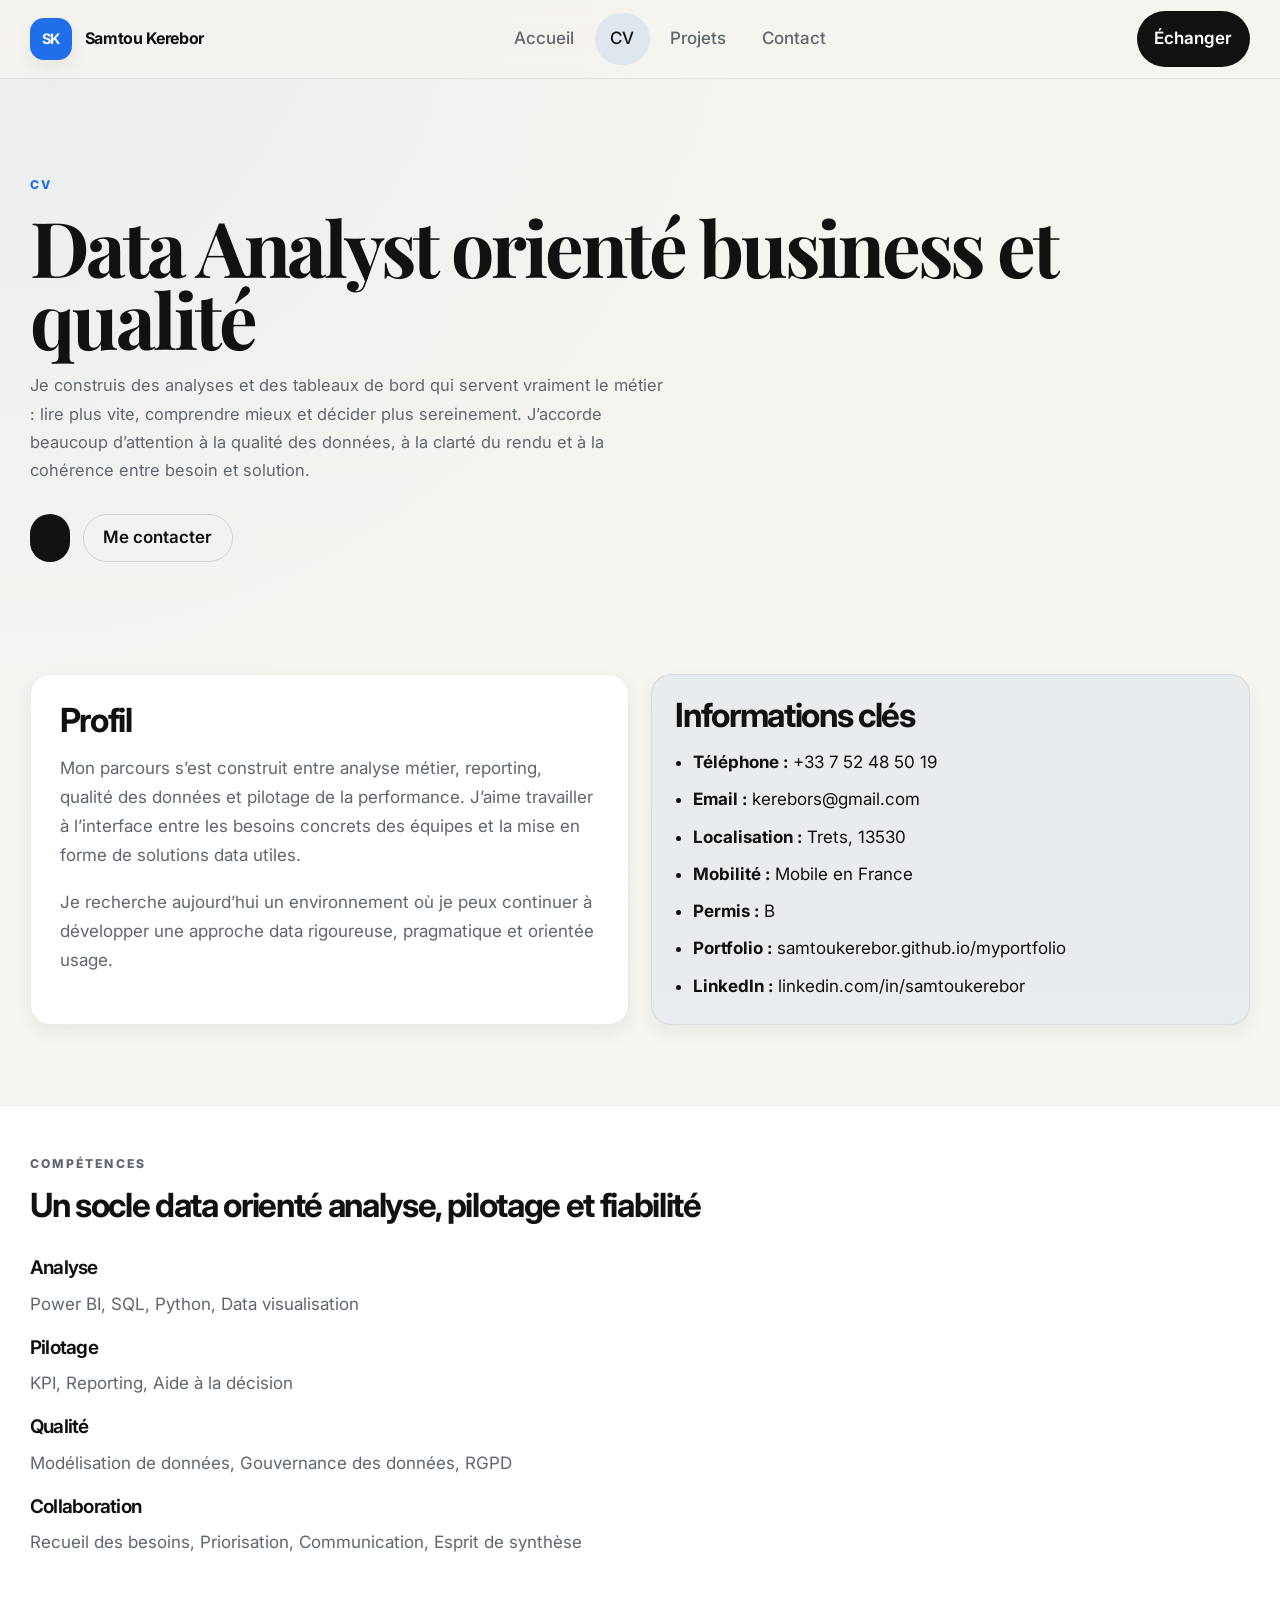
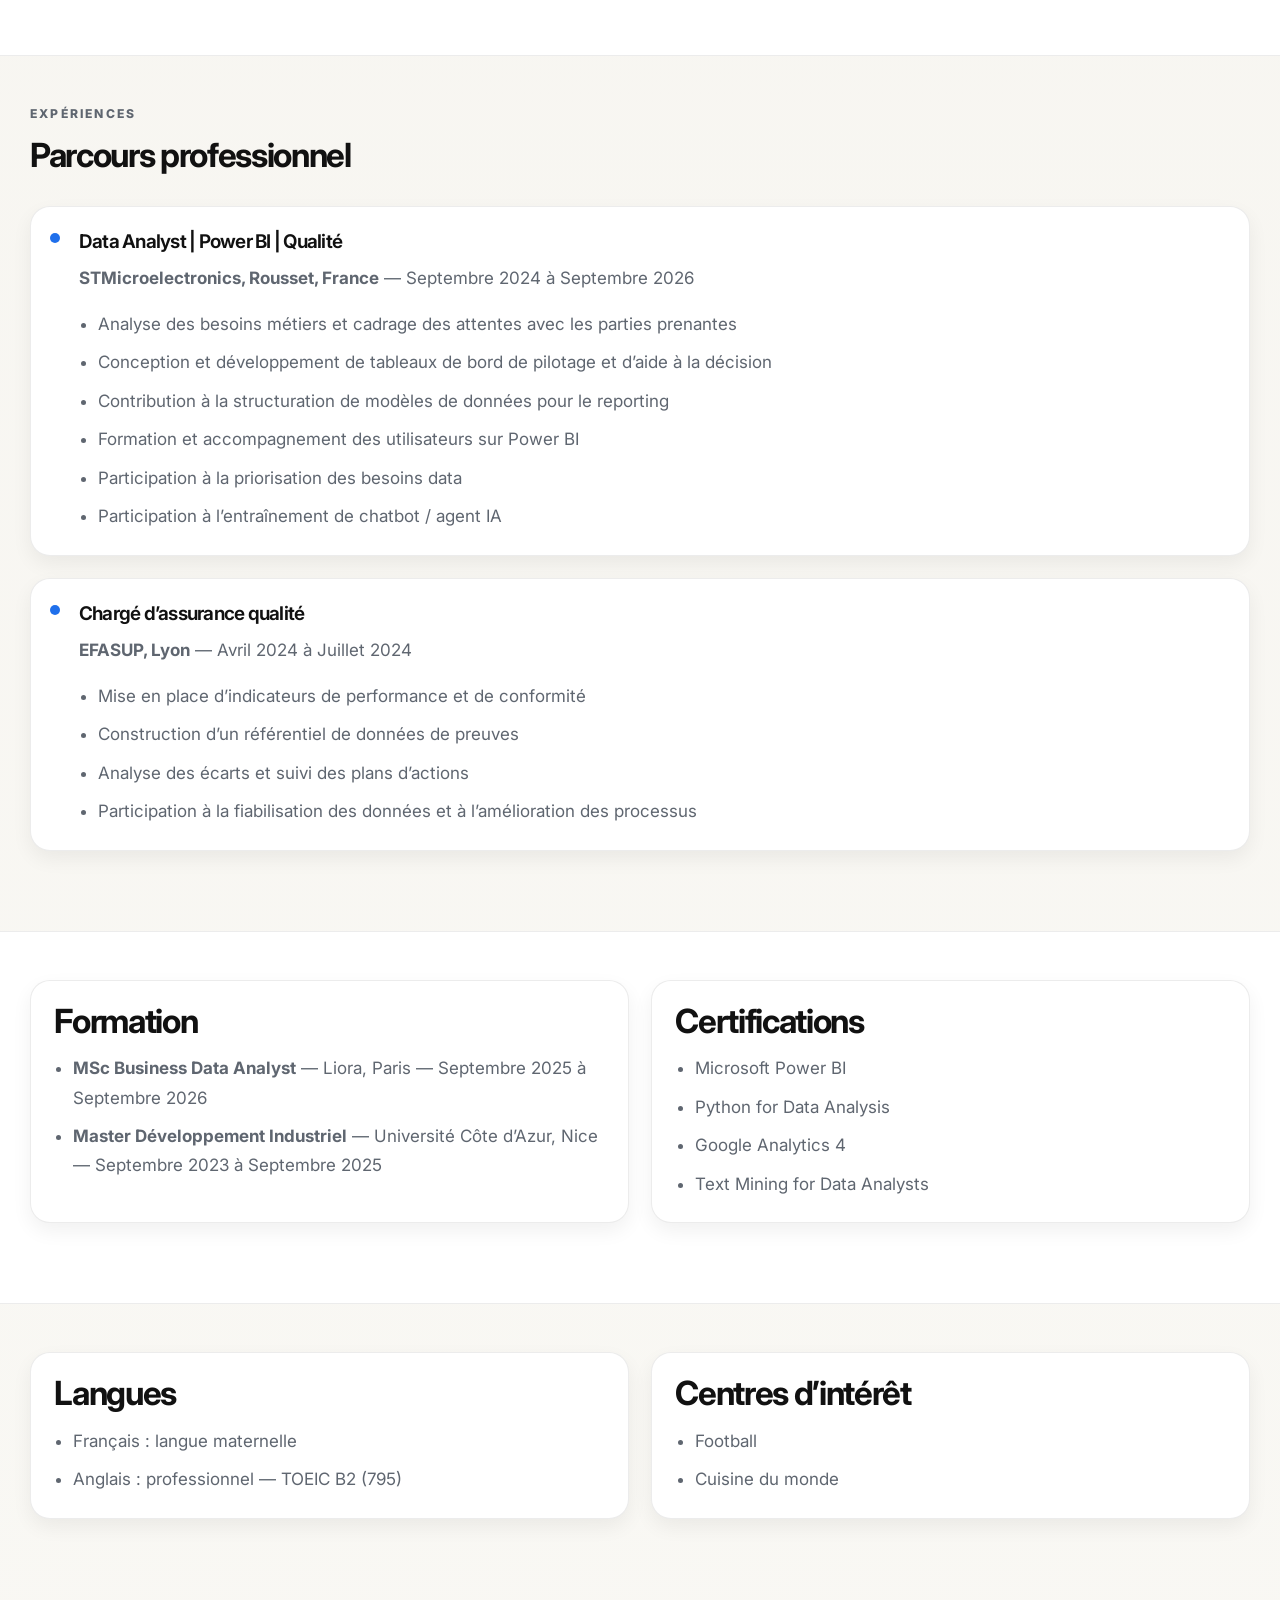
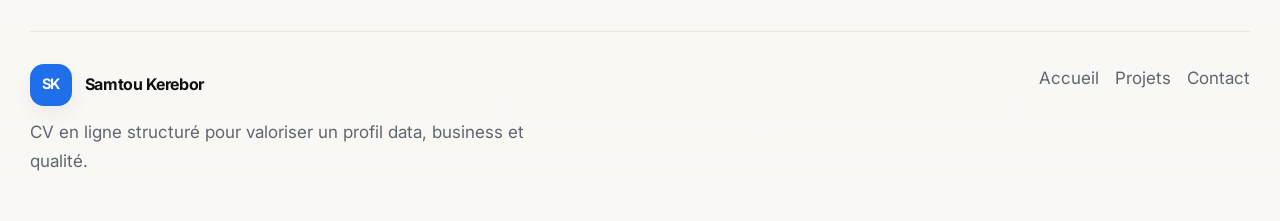
==== commit 14687c94: "Update about.html" ====
--- a/about.html
+++ b/about.html
@@ -77,32 +77,34 @@
           </article>
         </div>
       </section>
-
+      
       <section class="section section-alt">
         <div class="container">
           <div class="section-heading">
             <p class="section-kicker">Compétences</p>
-            <h2>Un socle data, business et qualité</h2>
-          </div>
-
-          <div class="tag-group">
-            <span class="tag">Power BI</span>
-            <span class="tag">SQL</span>
-            <span class="tag">Python</span>
-            <span class="tag">Data visualisation</span>
-            <span class="tag">KPI</span>
-            <span class="tag">Reporting</span>
-            <span class="tag">Modélisation de données</span>
-            <span class="tag">Qualité des données</span>
-            <span class="tag">Gouvernance des données</span>
-            <span class="tag">Prompt engineering</span>
-            <span class="tag">Chatbot / Agent IA</span>
-            <span class="tag">Recueil des besoins</span>
-            <span class="tag">Priorisation</span>
-            <span class="tag">Communication</span>
-            <span class="tag">Esprit de synthèse</span>
-            <span class="tag">RGPD</span>
-            <span class="tag">Éthique de l’IA</span>
+            <h2>Un socle data orienté analyse, pilotage et fiabilité</h2>
+          </div>
+      
+          <div class="skills-grid">
+            <article class="skill-group">
+              <h3>Analyse</h3>
+              <p>Power BI, SQL, Python, Data visualisation</p>
+            </article>
+      
+            <article class="skill-group">
+              <h3>Pilotage</h3>
+              <p>KPI, Reporting, Aide à la décision</p>
+            </article>
+      
+            <article class="skill-group">
+              <h3>Qualité</h3>
+              <p>Modélisation de données, Gouvernance des données, RGPD</p>
+            </article>
+      
+            <article class="skill-group">
+              <h3>Collaboration</h3>
+              <p>Recueil des besoins, Priorisation, Communication, Esprit de synthèse</p>
+            </article>
           </div>
         </div>
       </section>
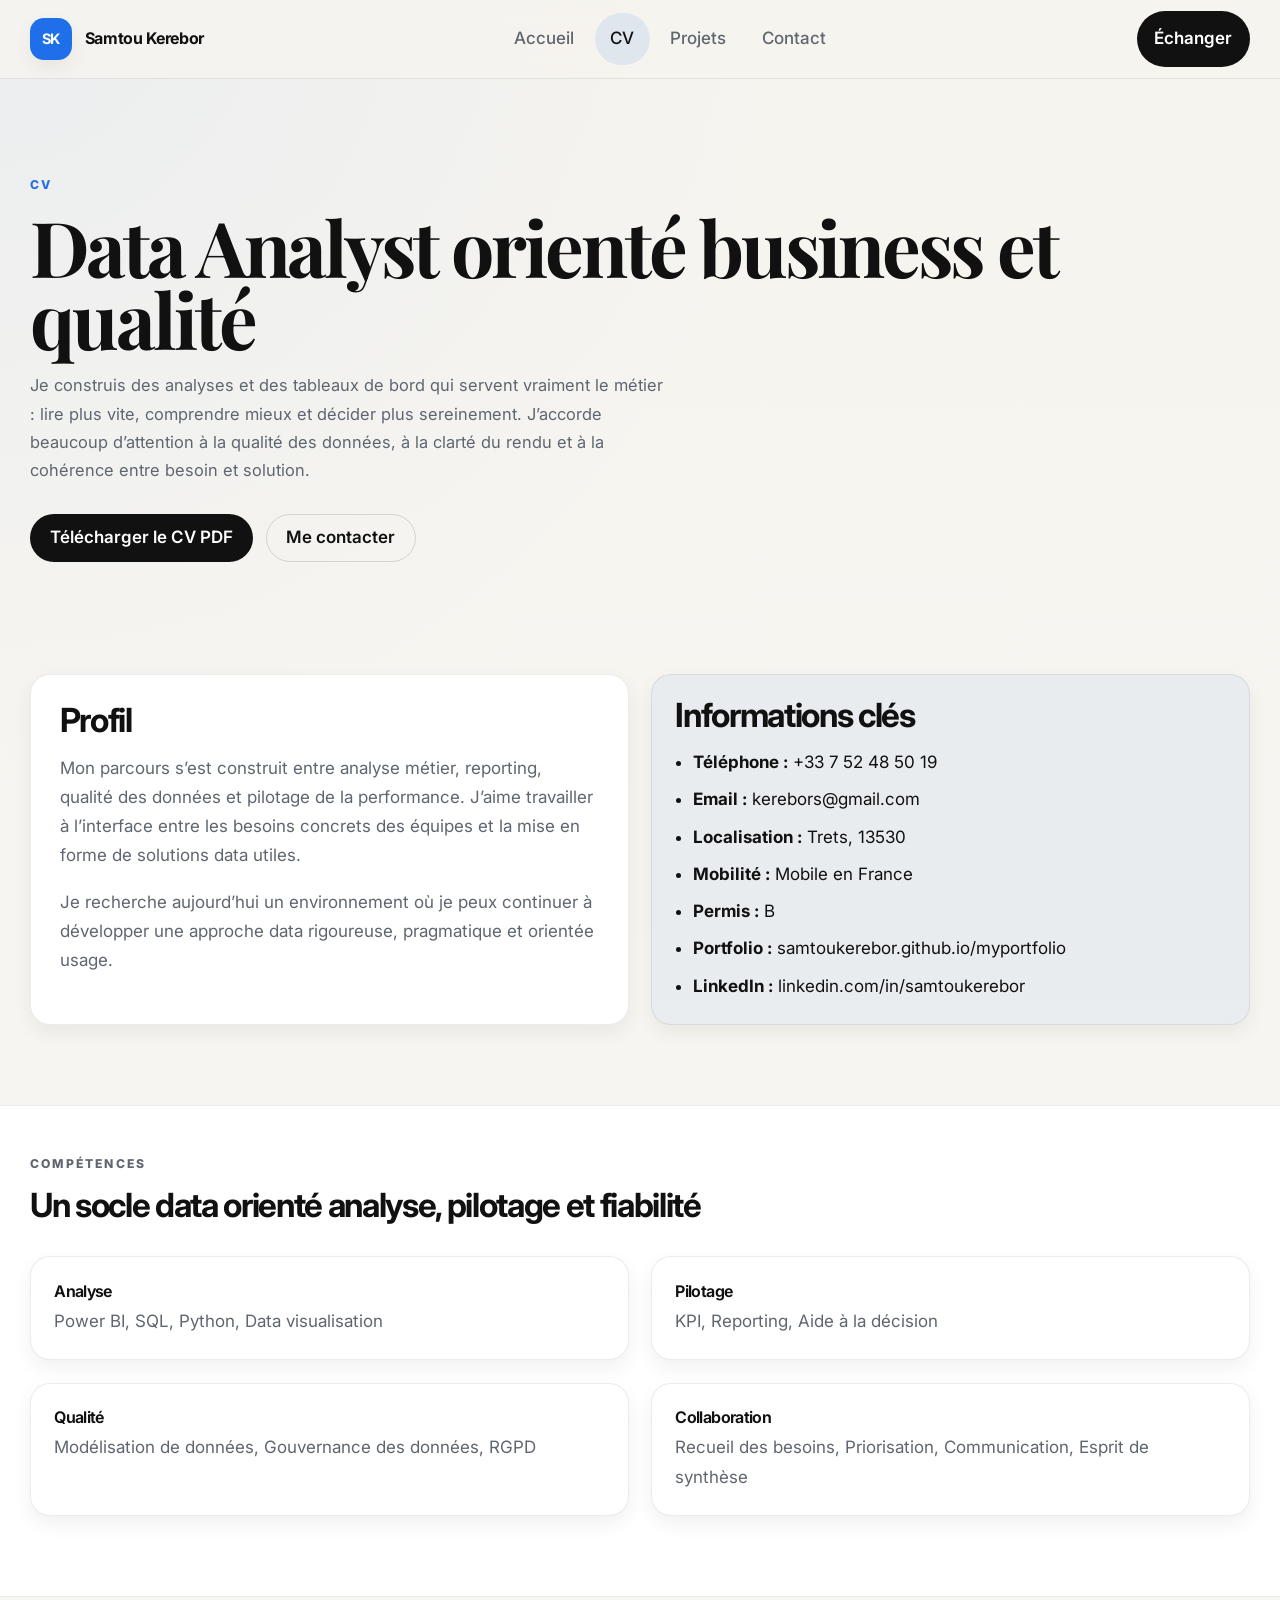
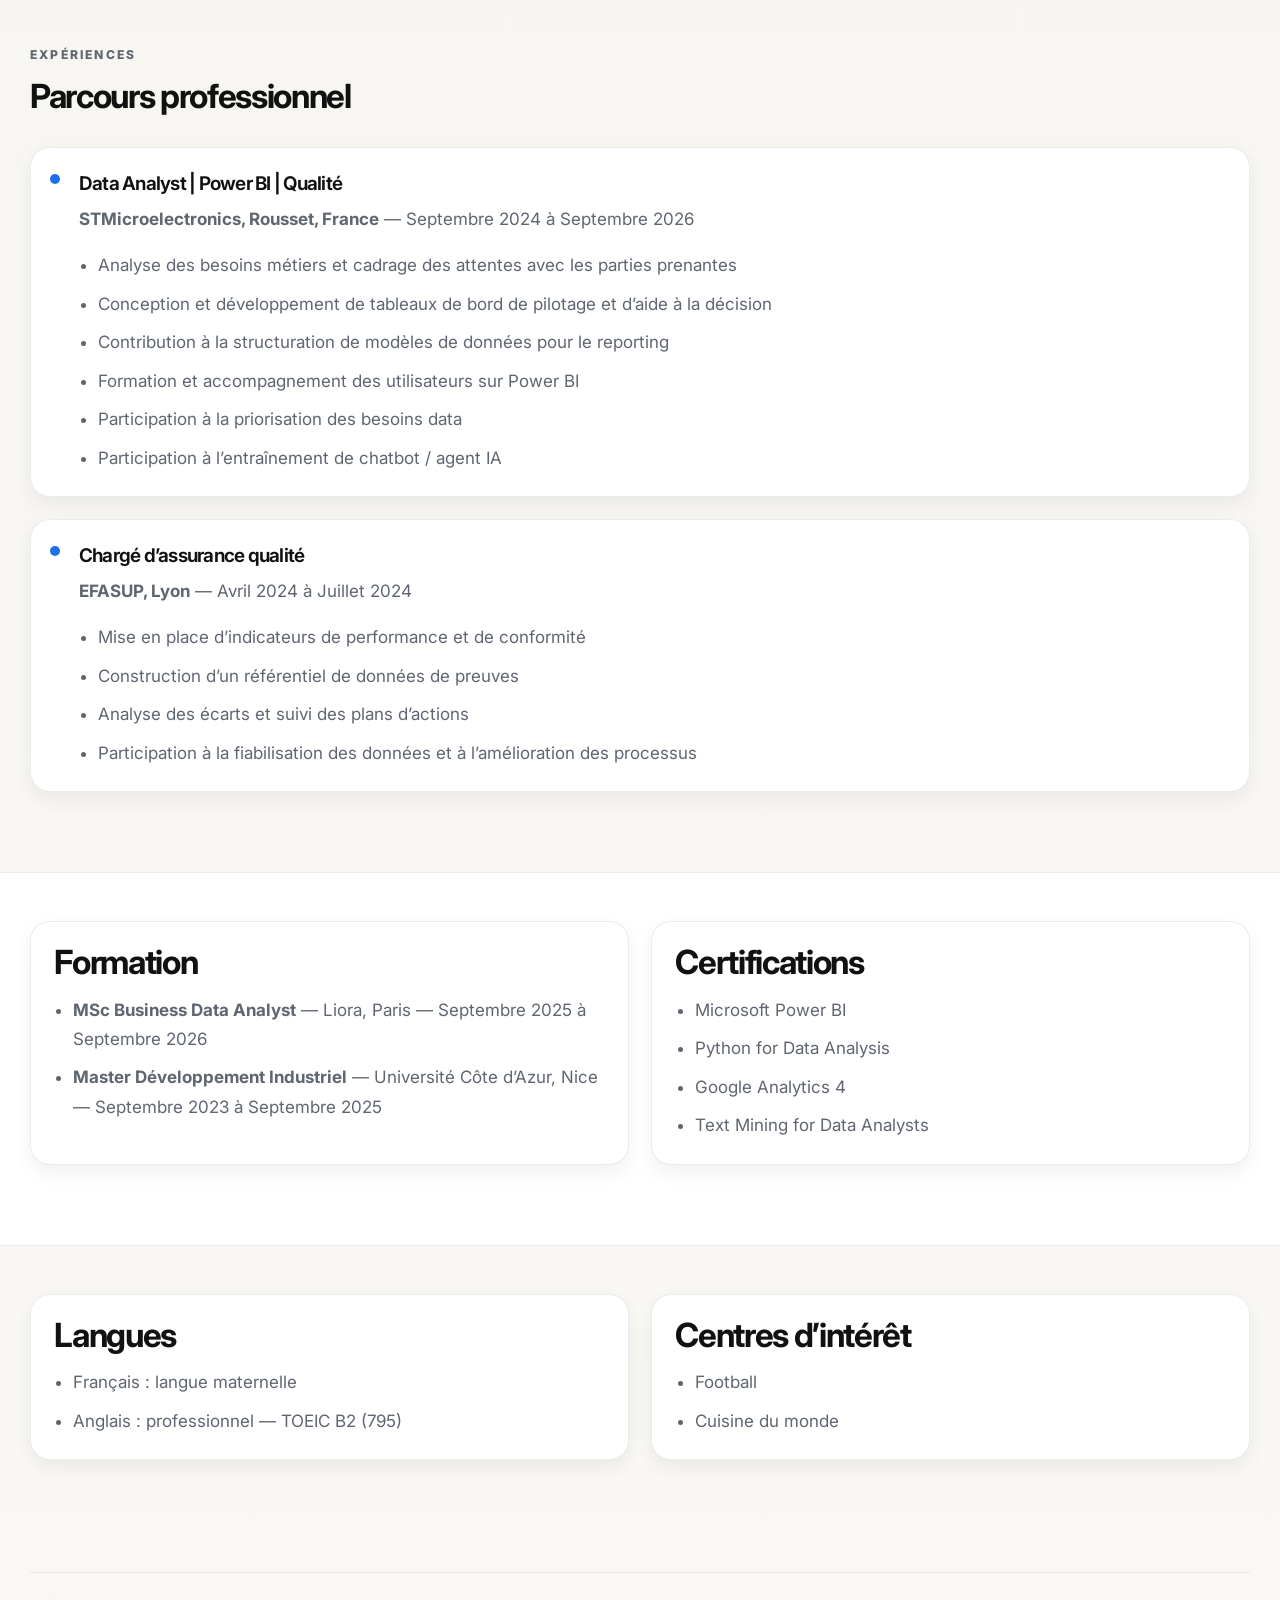
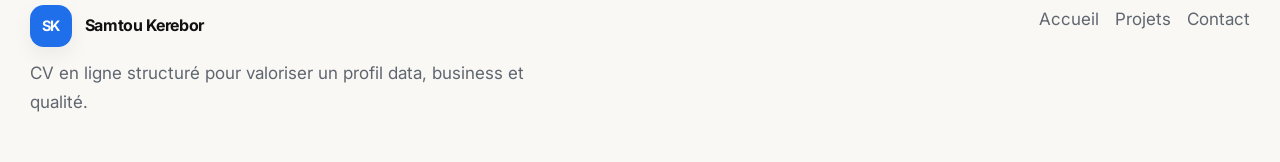
==== commit 49f77c73: "Update about.html" ====
--- a/about.html
+++ b/about.html
@@ -43,7 +43,7 @@
           </p>
 
           <div class="hero-actions">
-            <a class="btn btn-primary" href="assets/cv/Samtou_Kerebor_CV.pdf" target="_blank" rel="noopener noreferrer">
+            <a class="btn btn-primary" href="#" target="_blank" rel="noopener noreferrer">Télécharger le CV PDF</a>
             <a class="btn btn-secondary" href="contact.html">Me contacter</a>
           </div>
         </div>
@@ -77,30 +77,30 @@
           </article>
         </div>
       </section>
-      
+
       <section class="section section-alt">
         <div class="container">
           <div class="section-heading">
             <p class="section-kicker">Compétences</p>
             <h2>Un socle data orienté analyse, pilotage et fiabilité</h2>
           </div>
-      
+
           <div class="skills-grid">
             <article class="skill-group">
               <h3>Analyse</h3>
               <p>Power BI, SQL, Python, Data visualisation</p>
             </article>
-      
+
             <article class="skill-group">
               <h3>Pilotage</h3>
               <p>KPI, Reporting, Aide à la décision</p>
             </article>
-      
+
             <article class="skill-group">
               <h3>Qualité</h3>
               <p>Modélisation de données, Gouvernance des données, RGPD</p>
             </article>
-      
+
             <article class="skill-group">
               <h3>Collaboration</h3>
               <p>Recueil des besoins, Priorisation, Communication, Esprit de synthèse</p>
--- a/styles.css
+++ b/styles.css
@@ -316,7 +316,8 @@
 .projects-grid,
 .capabilities-grid,
 .timeline-grid,
-.metrics-grid {
+.metrics-grid,
+.skills-grid {
   display: grid;
   gap: 1.4rem;
 }
@@ -329,7 +330,8 @@
 .about-grid,
 .contact-grid,
 .project-detail-grid,
-.two-column-section {
+.two-column-section,
+.skills-grid {
   grid-template-columns: repeat(2, minmax(0, 1fr));
 }
 
@@ -427,7 +429,8 @@
 .project-card,
 .capability-card,
 .timeline-card,
-.metric-card {
+.metric-card,
+.skill-group {
   background: var(--surface);
   border: 1px solid var(--line);
   border-radius: var(--radius-lg);
@@ -437,7 +440,8 @@
 .card,
 .capability-card,
 .timeline-card,
-.metric-card {
+.metric-card,
+.skill-group {
   padding: 1.45rem;
 }
 
@@ -451,13 +455,15 @@
 
 .capability-card,
 .card,
-.timeline-card {
+.timeline-card,
+.skill-group {
   transition: transform 0.2s ease, box-shadow 0.2s ease;
 }
 
 .capability-card:hover,
 .card:hover,
-.timeline-card:hover {
+.timeline-card:hover,
+.skill-group:hover {
   transform: translateY(-2px);
   box-shadow: var(--shadow-md);
 }
@@ -478,6 +484,21 @@
 
 .clean-list li + li {
   margin-top: 0.5rem;
+}
+
+/* Skills */
+.skills-grid {
+  margin-top: 0.5rem;
+}
+
+.skill-group h3 {
+  margin-bottom: 0.35rem;
+  font-size: 1rem;
+}
+
+.skill-group p {
+  margin-bottom: 0;
+  color: var(--text-soft);
 }
 
 /* Panels */
@@ -734,7 +755,8 @@
   .project-gallery,
   .capabilities-grid,
   .timeline-grid,
-  .metrics-grid {
+  .metrics-grid,
+  .skills-grid {
     grid-template-columns: 1fr;
   }
 
@@ -794,6 +816,7 @@
   .capability-card,
   .timeline-card,
   .metric-card,
+  .skill-group,
   .project-content,
   .contact-form-card {
     padding: 1.15rem;
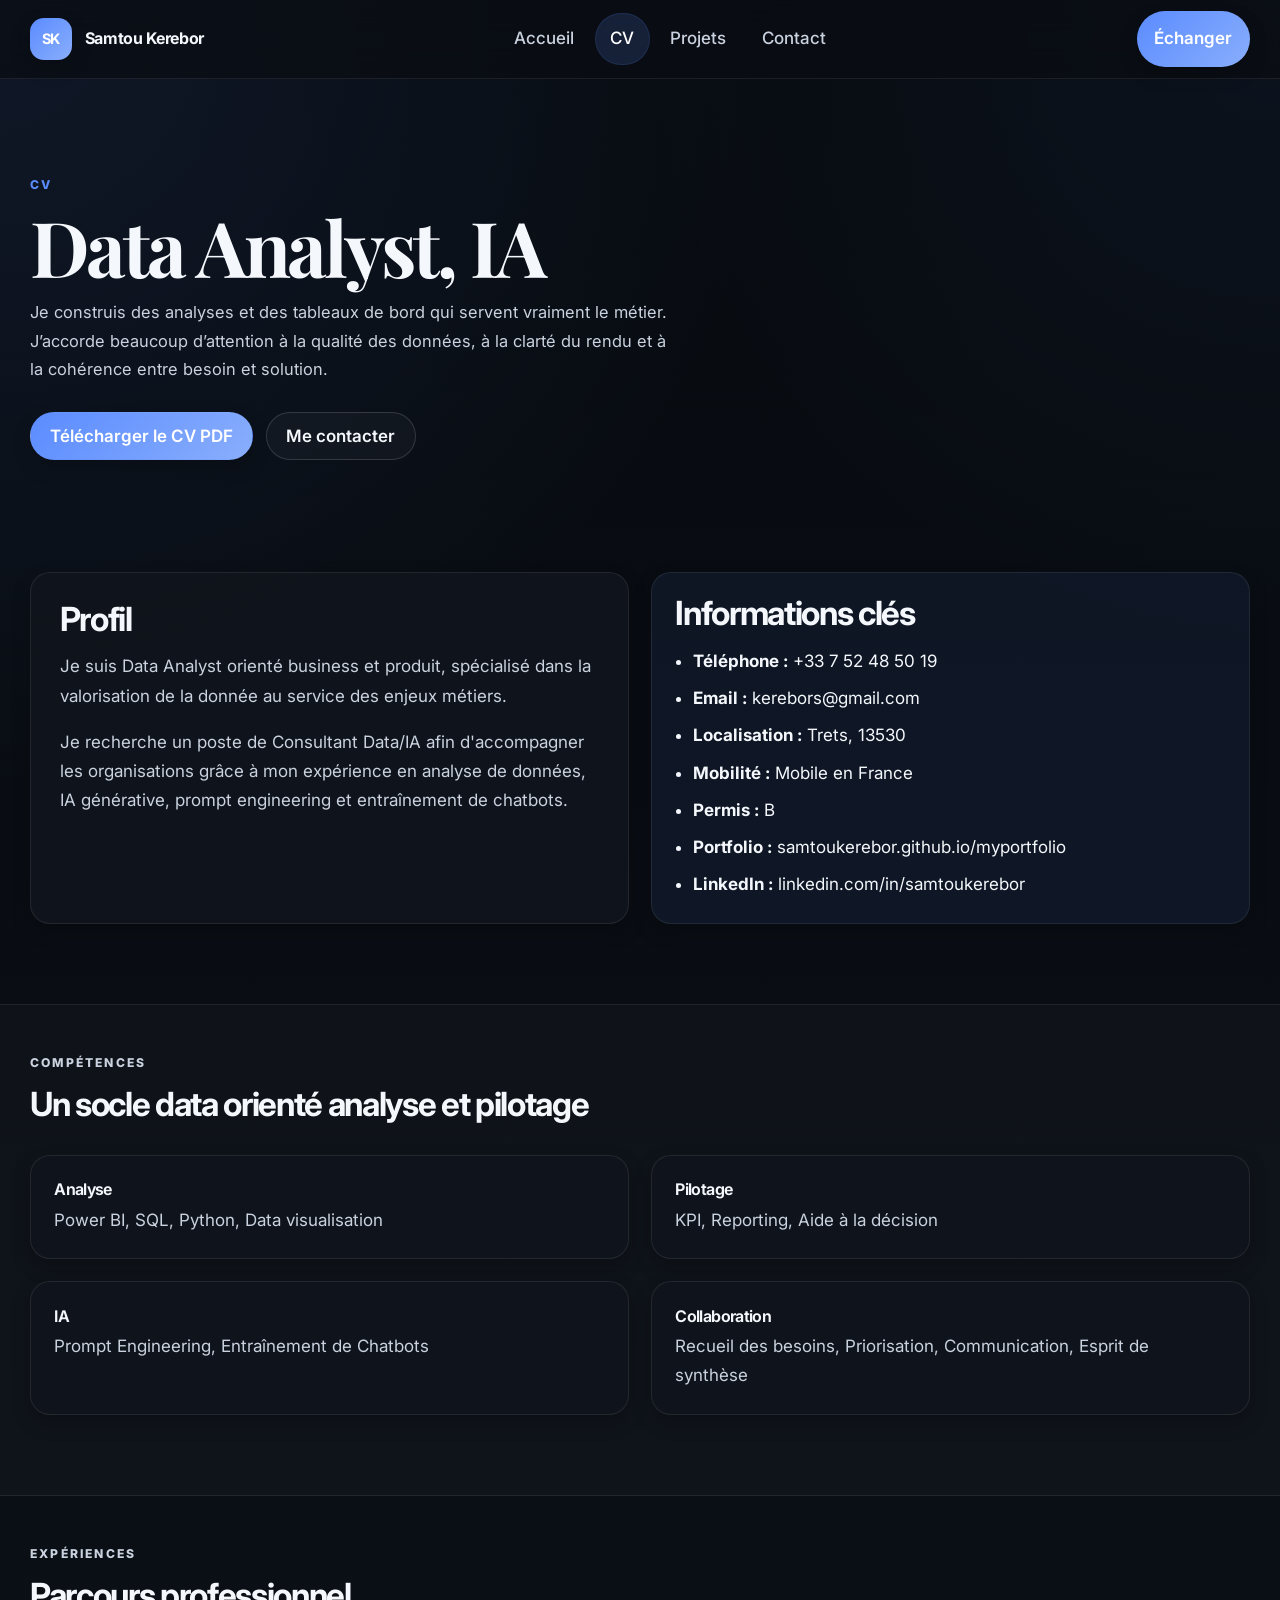
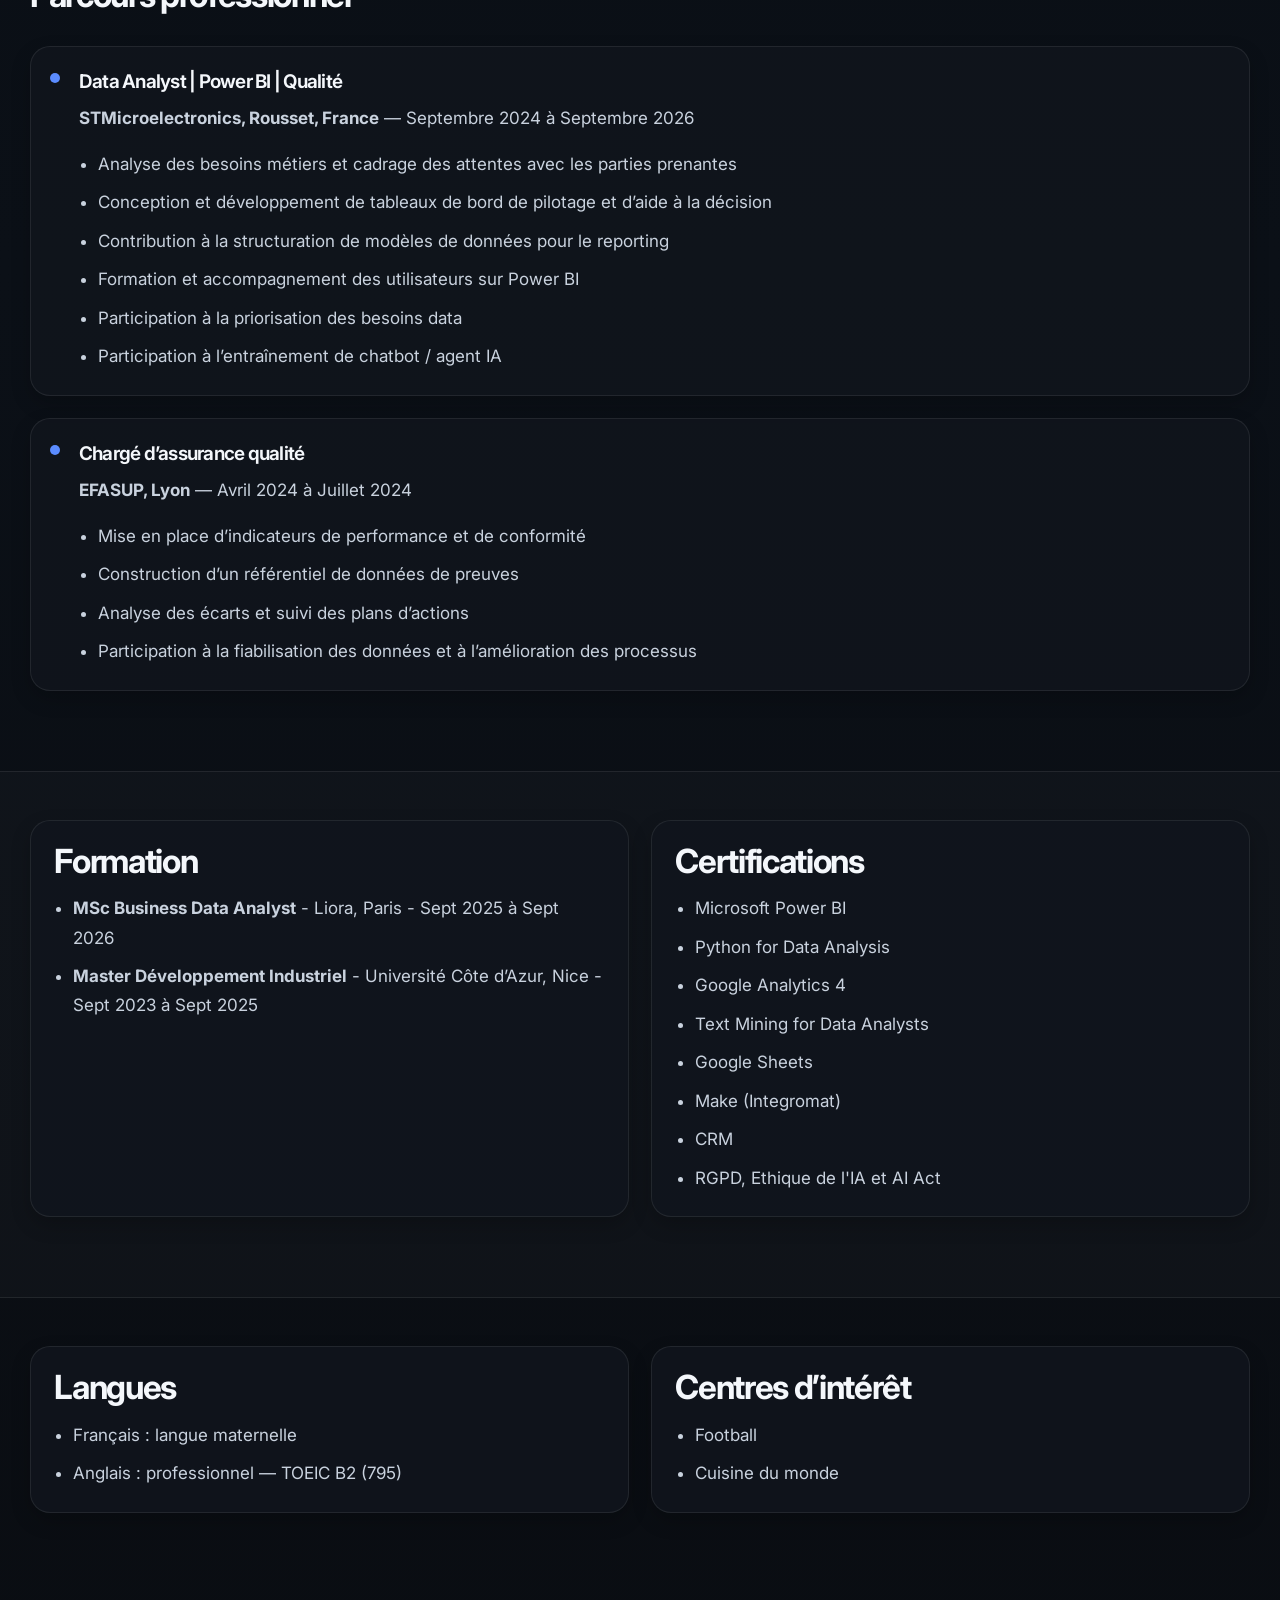
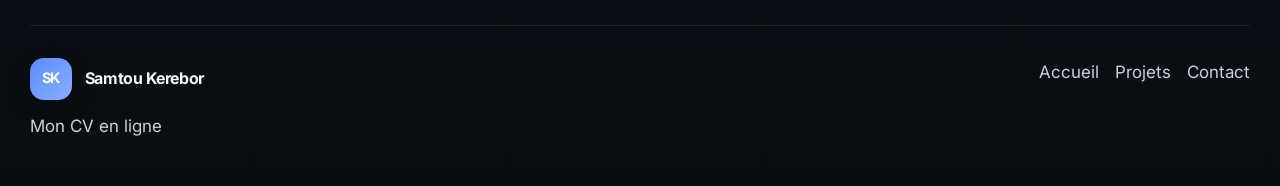
==== commit 5d113e0e: "Revise CV content and update download link Updated the content of the CV section, including changes " ====
--- a/about.html
+++ b/about.html
@@ -34,16 +34,14 @@
       <section class="page-hero">
         <div class="container">
           <p class="section-kicker">CV</p>
-          <h1>Data Analyst orienté business et qualité</h1>
+          <h1>Data Analyst, IA</h1>
           <p class="page-intro narrow">
-            Je construis des analyses et des tableaux de bord qui servent vraiment le métier :
-            lire plus vite, comprendre mieux et décider plus sereinement.
-            J’accorde beaucoup d’attention à la qualité des données, à la clarté du rendu
-            et à la cohérence entre besoin et solution.
+            Je construis des analyses et des tableaux de bord qui servent vraiment le métier. J’accorde beaucoup d’attention à la qualité des données, 
+            à la clarté du rendu et à la cohérence entre besoin et solution.
           </p>
 
           <div class="hero-actions">
-            <a class="btn btn-primary" href="#" target="_blank" rel="noopener noreferrer">Télécharger le CV PDF</a>
+            <a class="btn btn-primary" href="assets/cv/Samtou_Kerebor_CV.pdf" target="_blank" rel="noopener noreferrer">Télécharger le CV PDF</a>
             <a class="btn btn-secondary" href="contact.html">Me contacter</a>
           </div>
         </div>
@@ -54,12 +52,11 @@
           <article class="card card-large">
             <h2>Profil</h2>
             <p>
-              Mon parcours s’est construit entre analyse métier, reporting, qualité des données et pilotage de la performance.
-              J’aime travailler à l’interface entre les besoins concrets des équipes et la mise en forme de solutions data utiles.
+              Je suis Data Analyst orienté business et produit, spécialisé dans la valorisation de la donnée au service des enjeux métiers.
             </p>
             <p>
-              Je recherche aujourd’hui un environnement où je peux continuer à développer une approche data rigoureuse,
-              pragmatique et orientée usage.
+              Je recherche un poste de Consultant Data/IA afin d'accompagner les organisations grâce à mon expérience 
+              en analyse de données, IA générative, prompt engineering et entraînement de chatbots.
             </p>
           </article>
 
@@ -82,7 +79,7 @@
         <div class="container">
           <div class="section-heading">
             <p class="section-kicker">Compétences</p>
-            <h2>Un socle data orienté analyse, pilotage et fiabilité</h2>
+            <h2>Un socle data orienté analyse et pilotage</h2>
           </div>
 
           <div class="skills-grid">
@@ -97,8 +94,8 @@
             </article>
 
             <article class="skill-group">
-              <h3>Qualité</h3>
-              <p>Modélisation de données, Gouvernance des données, RGPD</p>
+              <h3>IA</h3>
+              <p>Prompt Engineering, Entraînement de Chatbots</p>
             </article>
 
             <article class="skill-group">
@@ -151,8 +148,8 @@
           <article class="card">
             <h2>Formation</h2>
             <ul class="project-list">
-              <li><strong>MSc Business Data Analyst</strong> — Liora, Paris — Septembre 2025 à Septembre 2026</li>
-              <li><strong>Master Développement Industriel</strong> — Université Côte d’Azur, Nice — Septembre 2023 à Septembre 2025</li>
+              <li><strong>MSc Business Data Analyst</strong> - Liora, Paris - Sept 2025 à Sept 2026</li>
+              <li><strong>Master Développement Industriel</strong> - Université Côte d’Azur, Nice - Sept 2023 à Sept 2025</li>
             </ul>
           </article>
 
@@ -163,6 +160,10 @@
               <li>Python for Data Analysis</li>
               <li>Google Analytics 4</li>
               <li>Text Mining for Data Analysts</li>
+              <li>Google Sheets </li>
+              <li>Make (Integromat)</li>
+              <li>CRM</li>
+              <li>RGPD, Ethique de l'IA et AI Act</li>
             </ul>
           </article>
         </div>
@@ -197,7 +198,7 @@
             <span class="brand-text">Samtou Kerebor</span>
           </a>
           <p class="footer-text">
-            CV en ligne structuré pour valoriser un profil data, business et qualité.
+            Mon CV en ligne
           </p>
         </div>
 
--- a/styles.css
+++ b/styles.css
@@ -1,21 +1,21 @@
 :root {
-  --bg: #f6f4ef;
-  --bg-alt: #ffffff;
-  --surface: #ffffff;
-  --surface-soft: #fbfaf7;
-
-  --text: #111111;
-  --text-soft: #5f6670;
-  --text-muted: #8b919a;
-
-  --line: rgba(17, 17, 17, 0.08);
-  --line-strong: rgba(17, 17, 17, 0.14);
-
-  --primary: #1f6feb;
-  --primary-soft: rgba(31, 111, 235, 0.1);
-
-  --shadow-sm: 0 8px 20px rgba(17, 17, 17, 0.06);
-  --shadow-md: 0 16px 36px rgba(17, 17, 17, 0.08);
+  --bg: #0b0f14;
+  --bg-alt: #10151d;
+  --surface: rgba(16, 21, 29, 0.88);
+  --surface-soft: rgba(255, 255, 255, 0.04);
+
+  --text: #f4f7fb;
+  --text-soft: #c9d2de;
+  --text-muted: #90a0b5;
+
+  --line: rgba(255, 255, 255, 0.08);
+  --line-strong: rgba(255, 255, 255, 0.14);
+
+  --primary: #5b8cff;
+  --primary-soft: rgba(91, 140, 255, 0.12);
+
+  --shadow-sm: 0 8px 20px rgba(0, 0, 0, 0.20);
+  --shadow-md: 0 18px 38px rgba(0, 0, 0, 0.28);
 
   --radius-xl: 28px;
   --radius-lg: 20px;
@@ -43,15 +43,16 @@
   line-height: 1.72;
   color: var(--text);
   background:
-    radial-gradient(circle at top left, rgba(31, 111, 235, 0.05), transparent 22%),
-    linear-gradient(180deg, var(--bg) 0%, #f9f8f4 100%);
+    radial-gradient(circle at top left, rgba(91, 140, 255, 0.10), transparent 22%),
+    radial-gradient(circle at top right, rgba(91, 140, 255, 0.06), transparent 18%),
+    linear-gradient(180deg, #070b10 0%, #0b1017 55%, #0a0d12 100%);
   -webkit-font-smoothing: antialiased;
   text-rendering: optimizeLegibility;
 }
 
 ::selection {
-  background: rgba(31, 111, 235, 0.14);
-  color: var(--text);
+  background: rgba(91, 140, 255, 0.22);
+  color: white;
 }
 
 img {
@@ -96,8 +97,8 @@
   position: sticky;
   top: 0;
   z-index: 1000;
-  background: rgba(246, 244, 239, 0.86);
-  backdrop-filter: blur(12px);
+  background: rgba(10, 13, 18, 0.72);
+  backdrop-filter: blur(16px);
   border-bottom: 1px solid var(--line);
 }
 
@@ -123,7 +124,7 @@
   border-radius: 14px;
   display: inline-grid;
   place-items: center;
-  background: var(--primary);
+  background: linear-gradient(135deg, var(--primary), #89aefc);
   color: white;
   font-size: 0.9rem;
   box-shadow: var(--shadow-sm);
@@ -149,25 +150,28 @@
 }
 
 .nav-link:hover {
-  background: rgba(31, 111, 235, 0.06);
+  background: rgba(255, 255, 255, 0.04);
+  color: var(--text);
 }
 
 .nav-link.active {
-  color: var(--text);
-  background: rgba(31, 111, 235, 0.1);
+  color: white;
+  background: rgba(91, 140, 255, 0.16);
+  box-shadow: inset 0 0 0 1px rgba(91, 140, 255, 0.12);
 }
 
 .nav-cta {
   padding: 0.85rem 1.1rem;
   border-radius: 999px;
-  background: var(--text);
+  background: linear-gradient(135deg, var(--primary), #89aefc);
   color: white;
   font-weight: 600;
+  box-shadow: var(--shadow-sm);
 }
 
 .nav-cta:hover {
   color: white;
-  opacity: 0.9;
+  opacity: 0.95;
 }
 
 /* Typography */
@@ -256,7 +260,7 @@
 }
 
 .section-alt {
-  background: var(--surface);
+  background: rgba(255, 255, 255, 0.02);
   border-top: 1px solid var(--line);
   border-bottom: 1px solid var(--line);
 }
@@ -277,26 +281,32 @@
   border: 1px solid transparent;
   font-weight: 600;
   cursor: pointer;
+  transition: transform 0.2s ease, opacity 0.2s ease, background 0.2s ease, color 0.2s ease;
+}
+
+.btn:hover {
+  transform: translateY(-1px);
 }
 
 .btn-primary {
-  background: var(--text);
+  background: linear-gradient(135deg, var(--primary), #89aefc);
   color: white;
+  box-shadow: var(--shadow-sm);
 }
 
 .btn-primary:hover {
   color: white;
-  opacity: 0.92;
+  opacity: 0.95;
 }
 
 .btn-secondary {
-  background: transparent;
+  background: rgba(255, 255, 255, 0.03);
   border-color: var(--line-strong);
   color: var(--text);
 }
 
 .btn-secondary:hover {
-  background: rgba(17, 17, 17, 0.04);
+  background: rgba(255, 255, 255, 0.06);
   color: var(--text);
 }
 
@@ -365,7 +375,7 @@
 .tag {
   padding: 0.6rem 0.88rem;
   border-radius: 999px;
-  background: var(--surface-soft);
+  background: rgba(255, 255, 255, 0.04);
   border: 1px solid var(--line);
   color: var(--text-soft);
   font-size: 0.9rem;
@@ -385,7 +395,7 @@
   aspect-ratio: 4 / 5;
   border-radius: 28px;
   overflow: hidden;
-  background: white;
+  background: #121822;
   border: 1px solid var(--line);
   box-shadow: var(--shadow-md);
 }
@@ -400,9 +410,10 @@
   position: absolute;
   padding: 0.9rem 1rem;
   border-radius: 16px;
-  background: rgba(255, 255, 255, 0.92);
+  background: rgba(16, 21, 29, 0.9);
   border: 1px solid var(--line);
   box-shadow: var(--shadow-sm);
+  backdrop-filter: blur(10px);
 }
 
 .floating-card-top {
@@ -450,7 +461,7 @@
 }
 
 .card-emphasis {
-  background: rgba(31, 111, 235, 0.06);
+  background: rgba(91, 140, 255, 0.08);
 }
 
 .capability-card,
@@ -538,7 +549,7 @@
 
 .project-visual {
   min-height: 300px;
-  background: var(--surface-soft);
+  background: #121822;
 }
 
 .project-visual img {
@@ -629,8 +640,8 @@
 .project-note {
   margin-top: 1rem;
   padding: 0.9rem 1rem;
-  border-left: 2px solid rgba(31, 111, 235, 0.4);
-  background: rgba(31, 111, 235, 0.05);
+  border-left: 2px solid rgba(91, 140, 255, 0.4);
+  background: rgba(91, 140, 255, 0.05);
   border-radius: 12px;
 }
 
@@ -693,7 +704,7 @@
   padding: 0.95rem 1rem;
   border-radius: 14px;
   border: 1px solid var(--line-strong);
-  background: white;
+  background: rgba(255, 255, 255, 0.03);
   font: inherit;
   color: var(--text);
   outline: none;
@@ -706,8 +717,8 @@
 
 input:focus,
 textarea:focus {
-  border-color: rgba(31, 111, 235, 0.5);
-  box-shadow: 0 0 0 4px rgba(31, 111, 235, 0.08);
+  border-color: rgba(91, 140, 255, 0.5);
+  box-shadow: 0 0 0 4px rgba(91, 140, 255, 0.08);
 }
 
 /* Footer */
@@ -832,6 +843,6 @@
 }
 
 :focus-visible {
-  outline: 3px solid rgba(31, 111, 235, 0.45);
+  outline: 3px solid rgba(91, 140, 255, 0.45);
   outline-offset: 3px;
 }
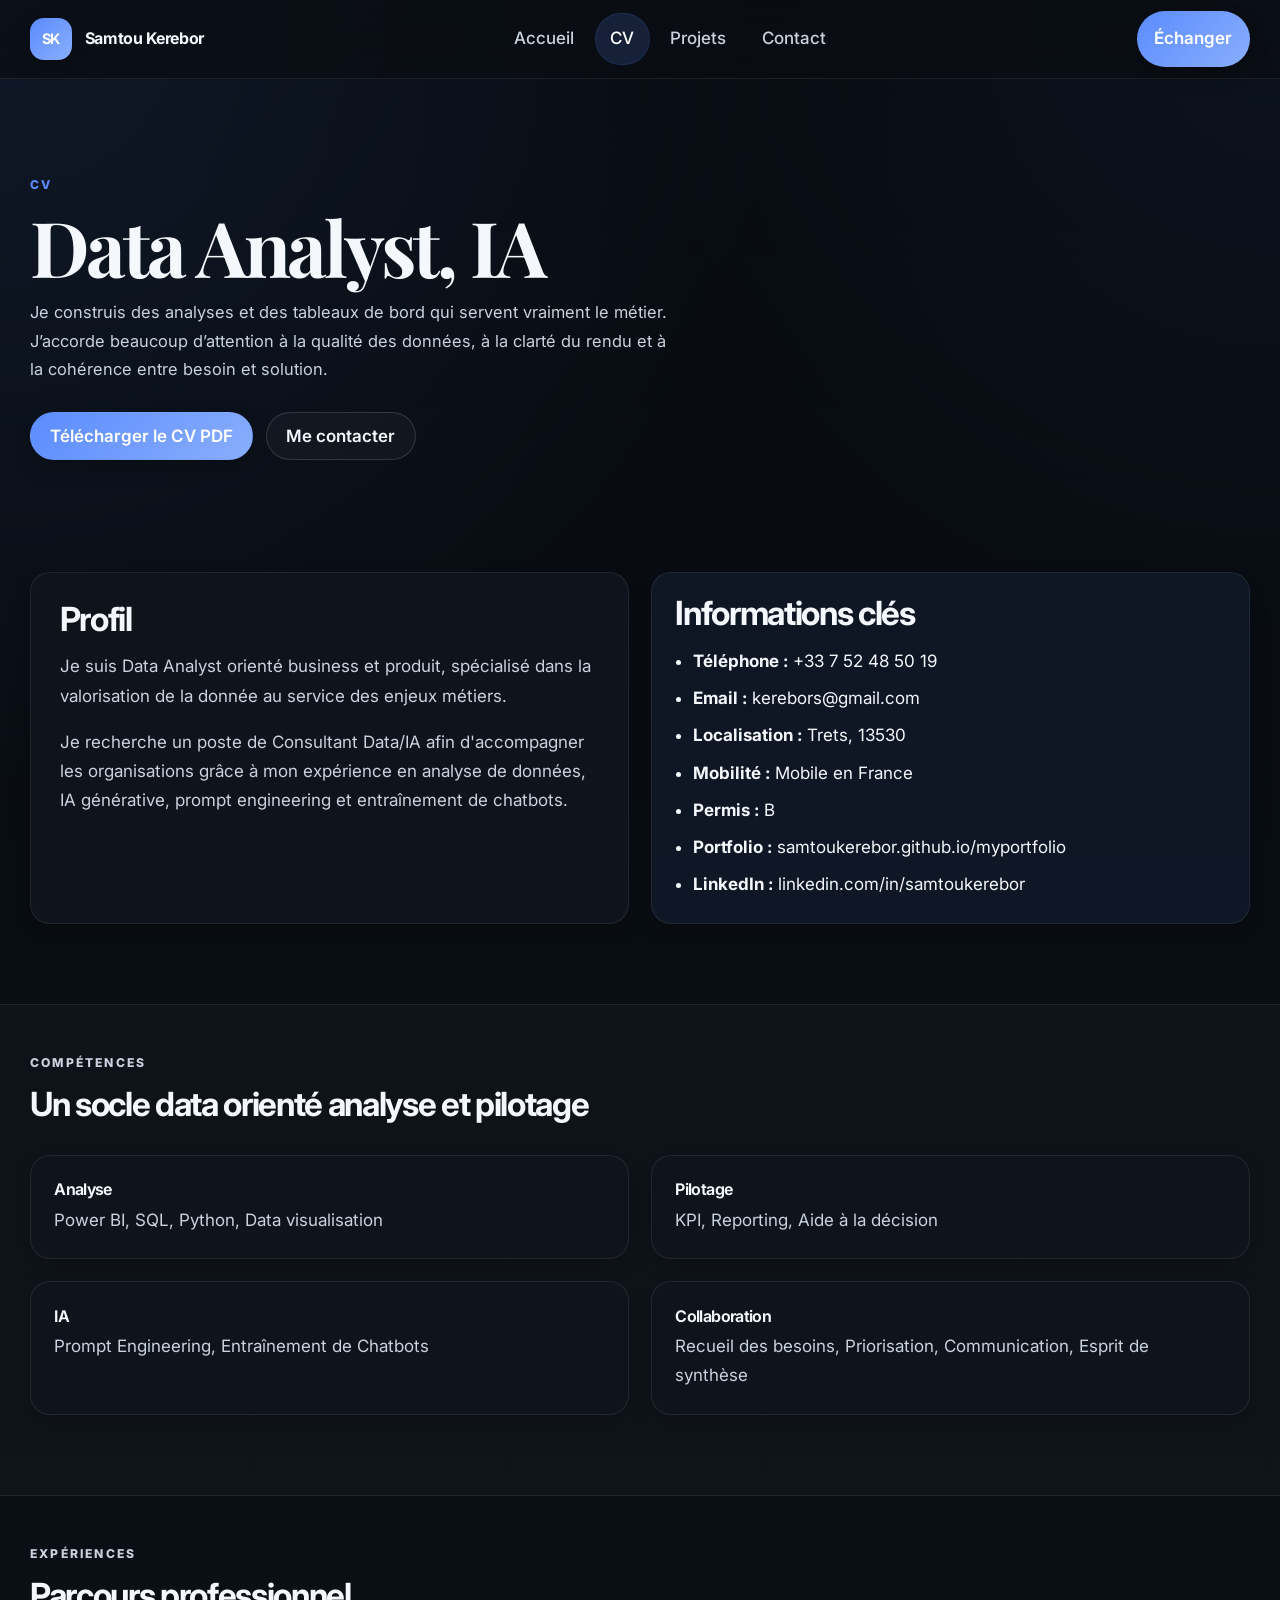
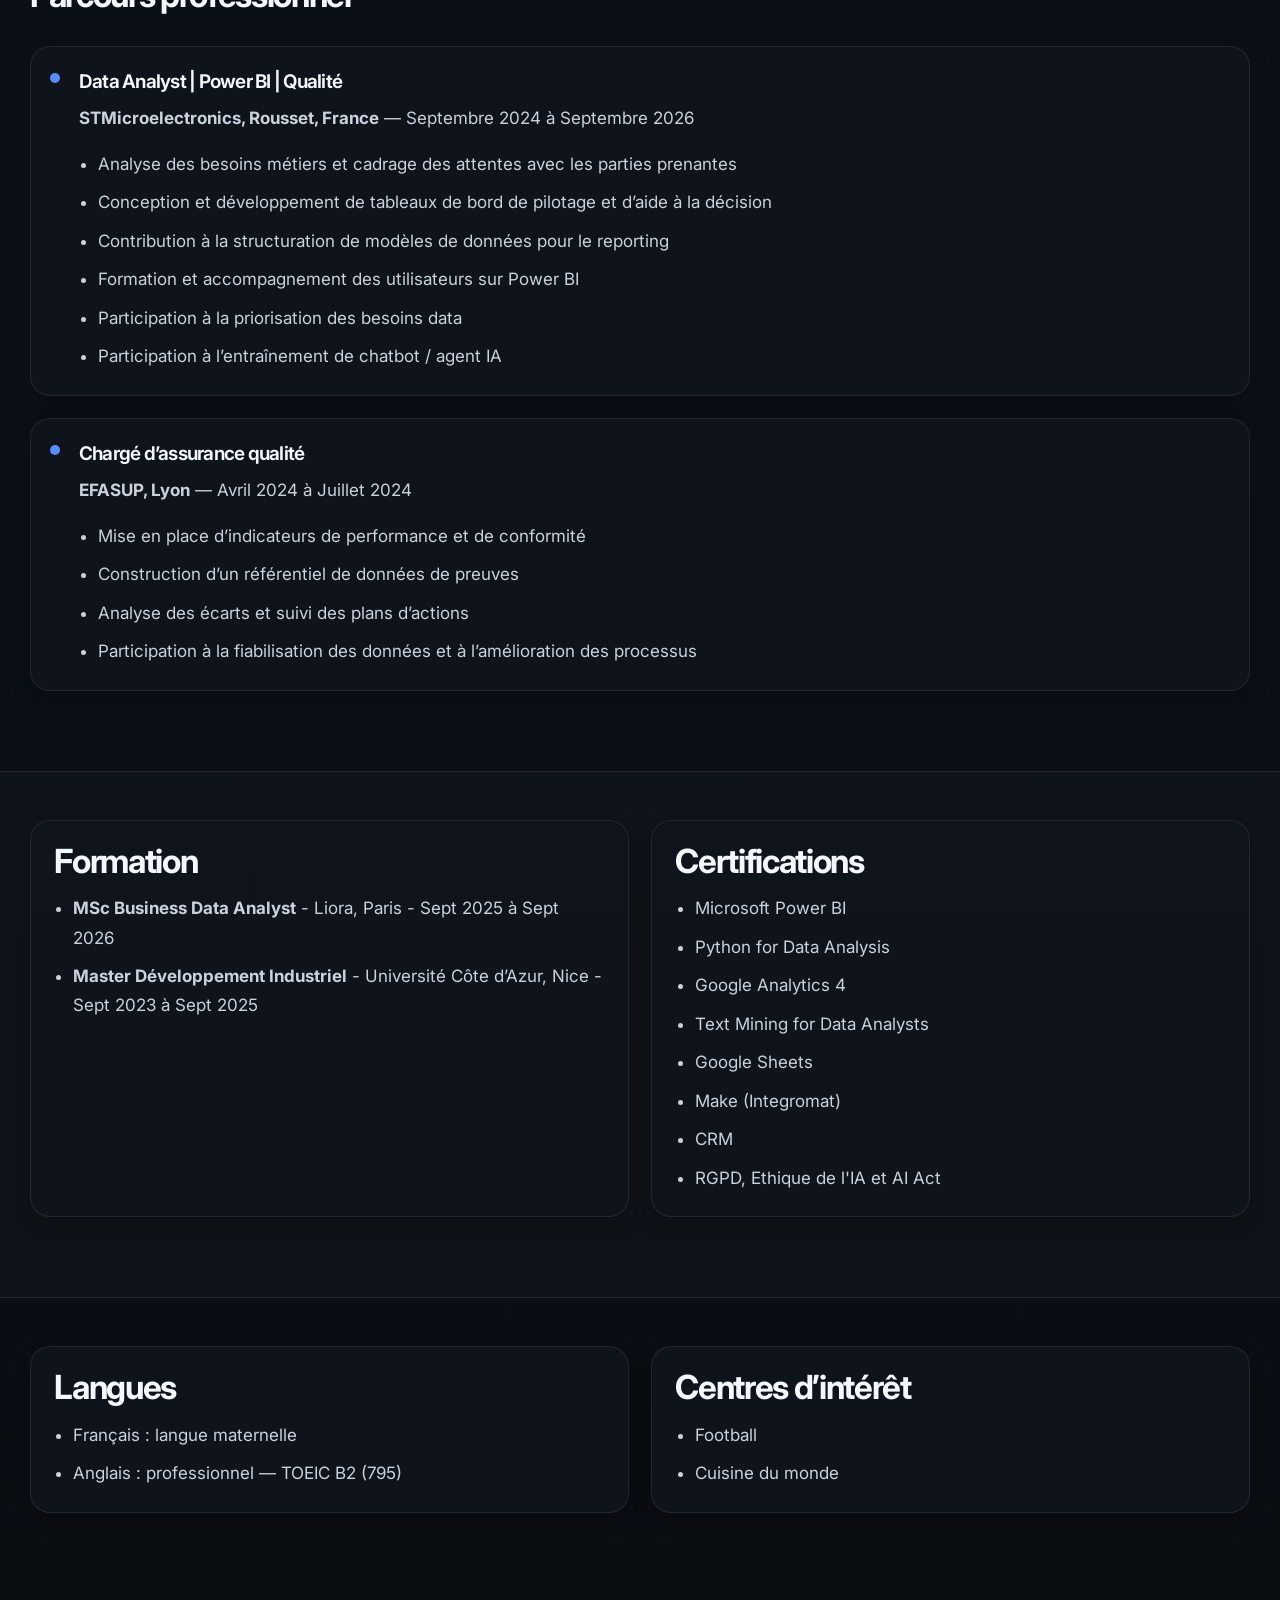
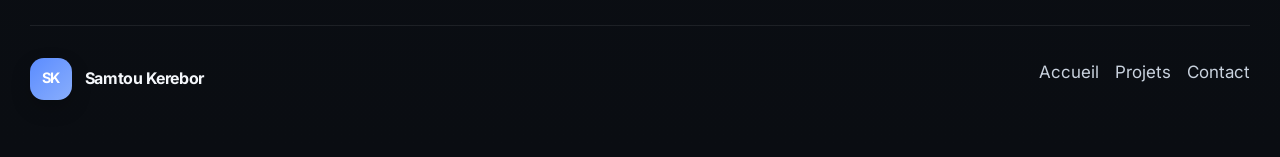
==== commit 91c34623: "Remove footer text from about.html Removed footer text about online CV." ====
--- a/about.html
+++ b/about.html
@@ -197,9 +197,6 @@
             <span class="brand-mark">SK</span>
             <span class="brand-text">Samtou Kerebor</span>
           </a>
-          <p class="footer-text">
-            Mon CV en ligne
-          </p>
         </div>
 
         <div class="footer-links">
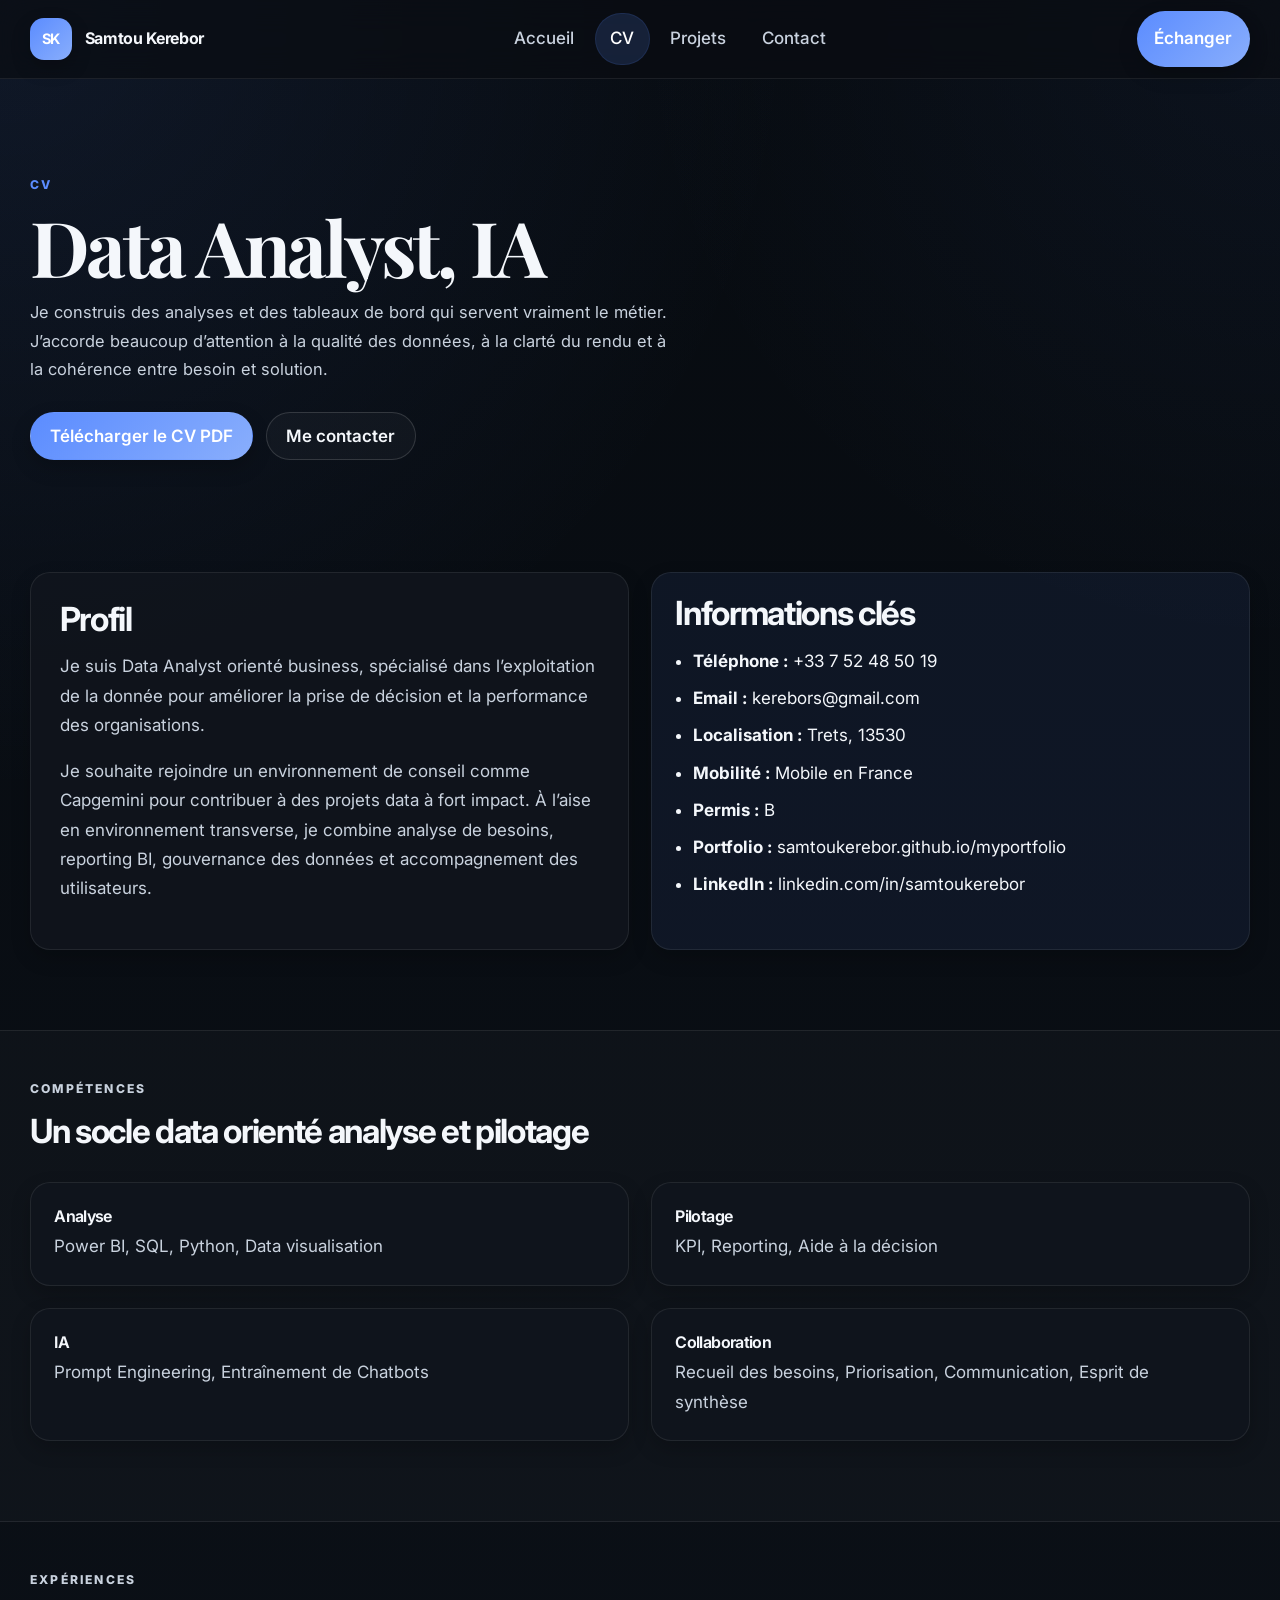
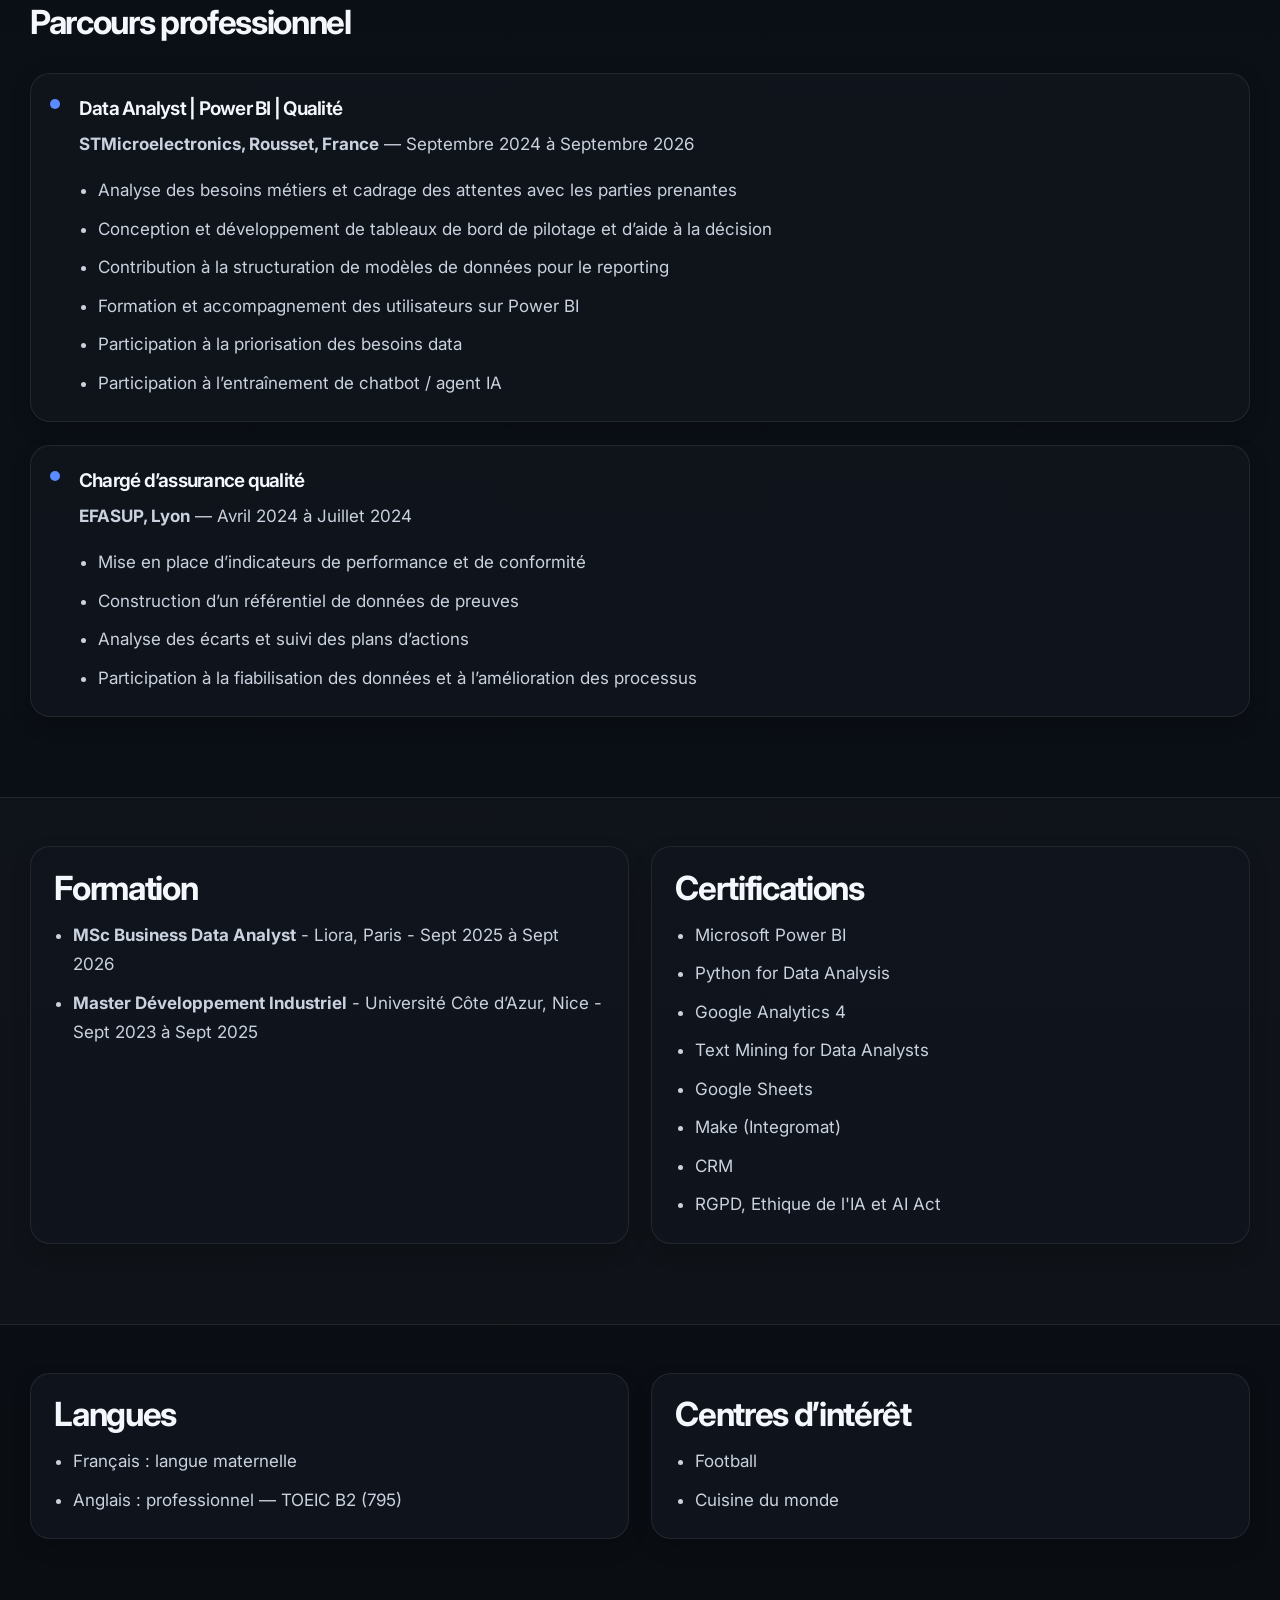
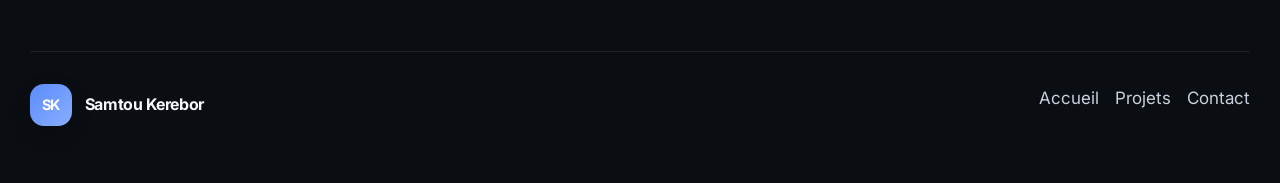
==== commit 2e70eda9: "Update about.html" ====
--- a/about.html
+++ b/about.html
@@ -52,11 +52,11 @@
           <article class="card card-large">
             <h2>Profil</h2>
             <p>
-              Je suis Data Analyst orienté business et produit, spécialisé dans la valorisation de la donnée au service des enjeux métiers.
+              Je suis Data Analyst orienté business, spécialisé dans l’exploitation de la donnée pour améliorer la prise de décision et la performance des organisations.
             </p>
             <p>
-              Je recherche un poste de Consultant Data/IA afin d'accompagner les organisations grâce à mon expérience 
-              en analyse de données, IA générative, prompt engineering et entraînement de chatbots.
+              Je souhaite rejoindre un environnement de conseil comme Capgemini pour contribuer à des projets data à fort impact. 
+              À l’aise en environnement transverse, je combine analyse de besoins, reporting BI, gouvernance des données et accompagnement des utilisateurs. 
             </p>
           </article>
 
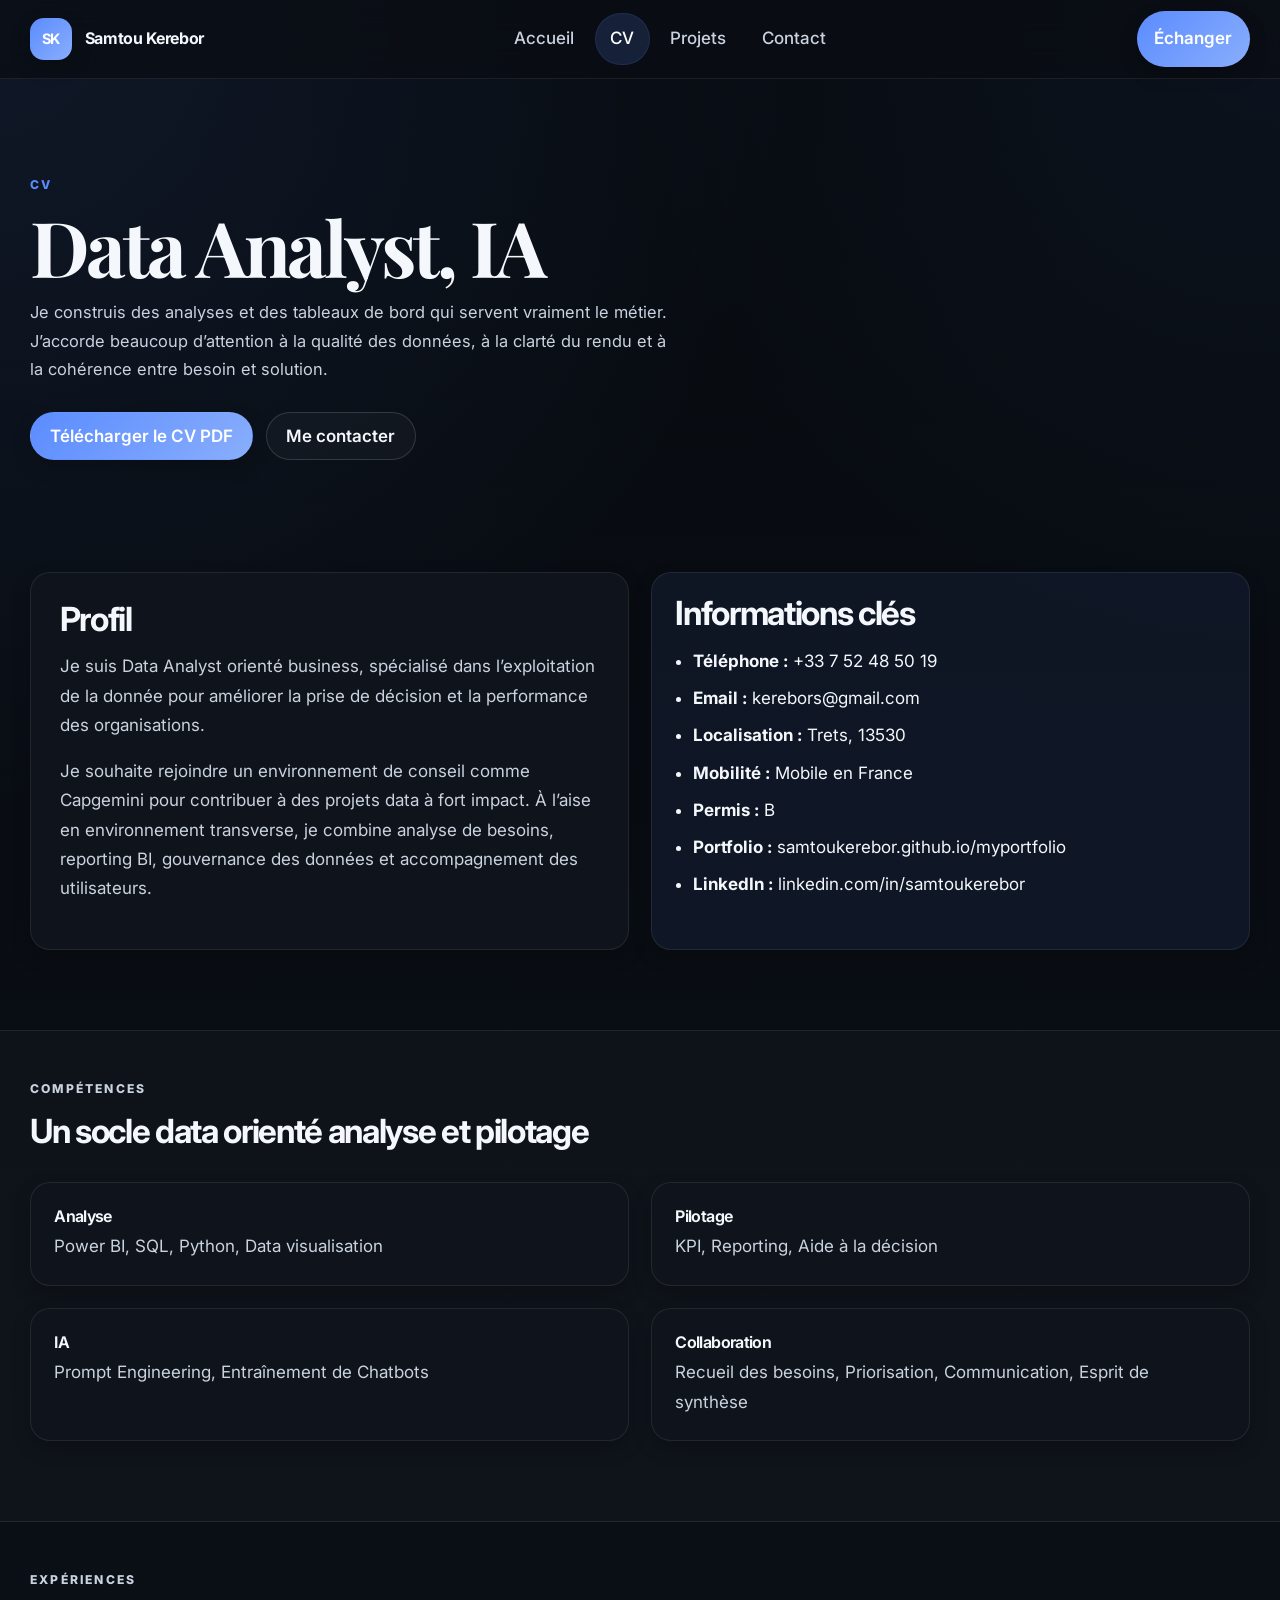
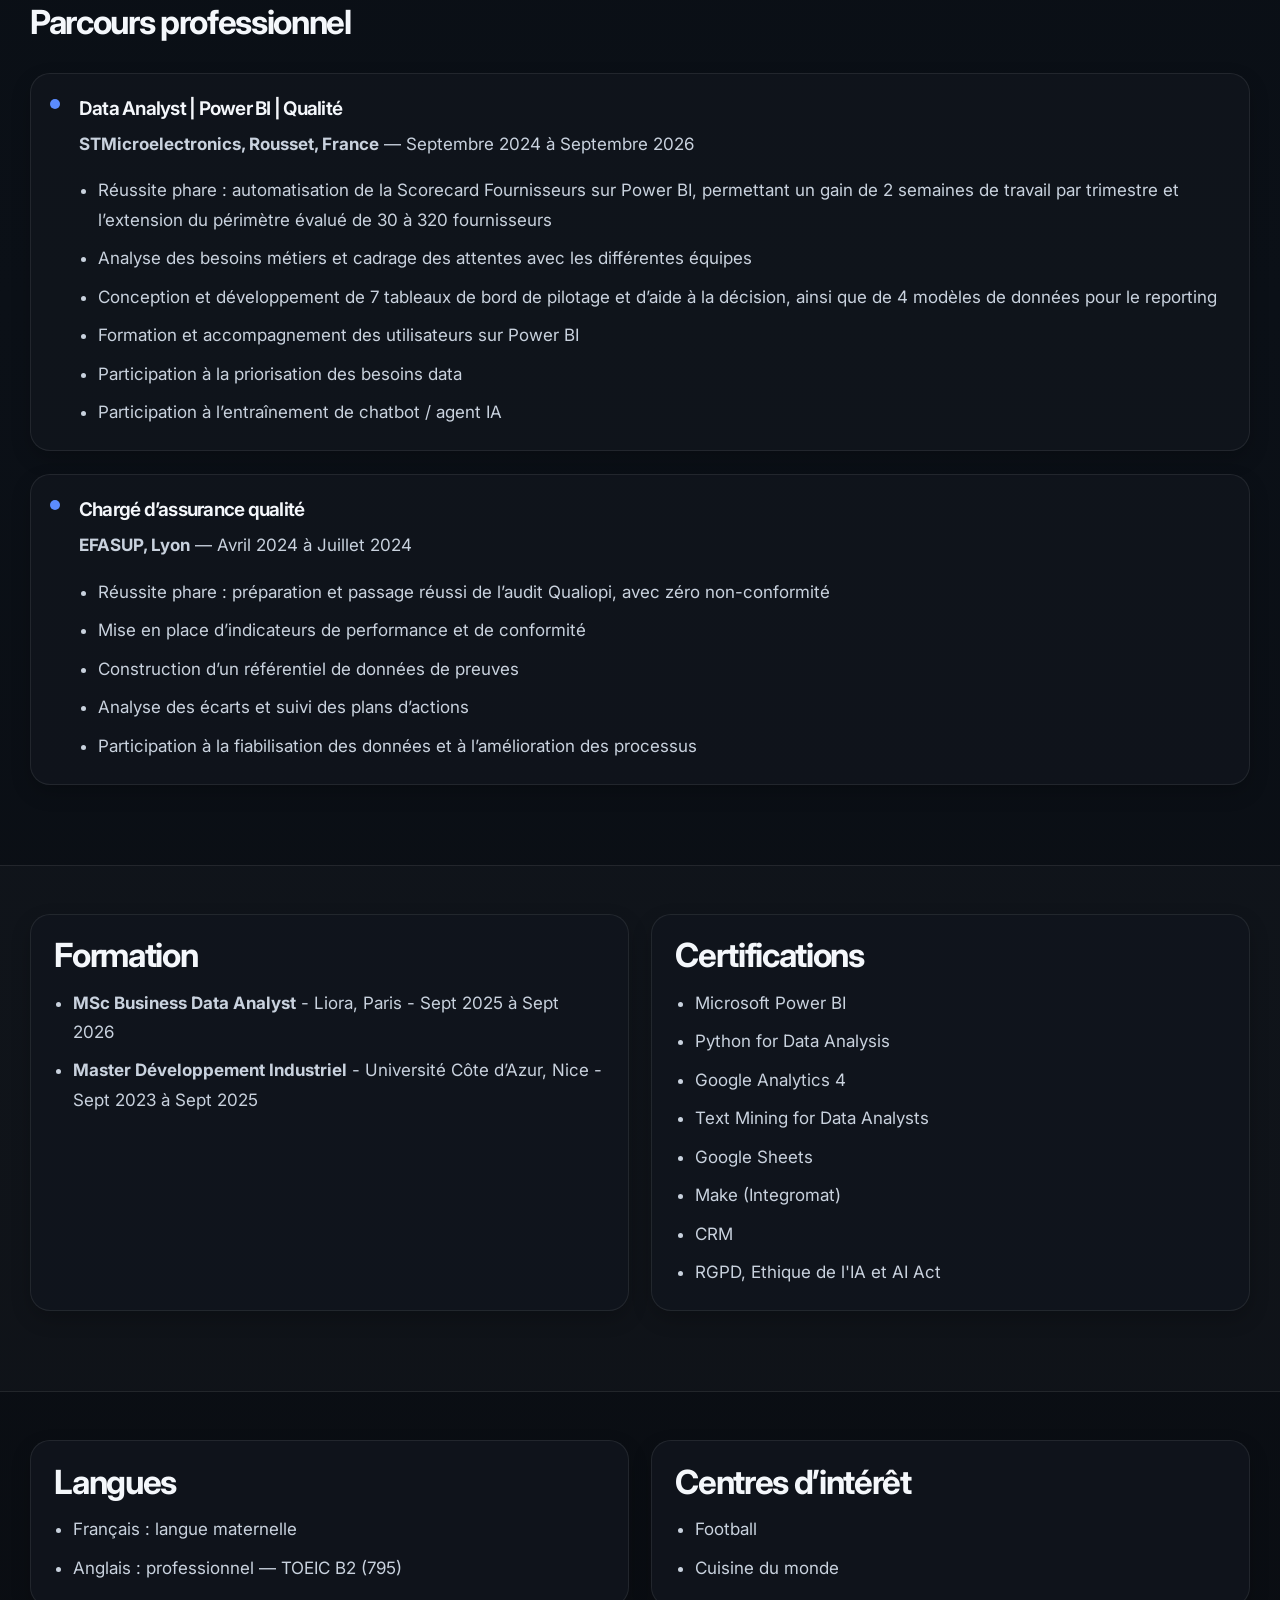
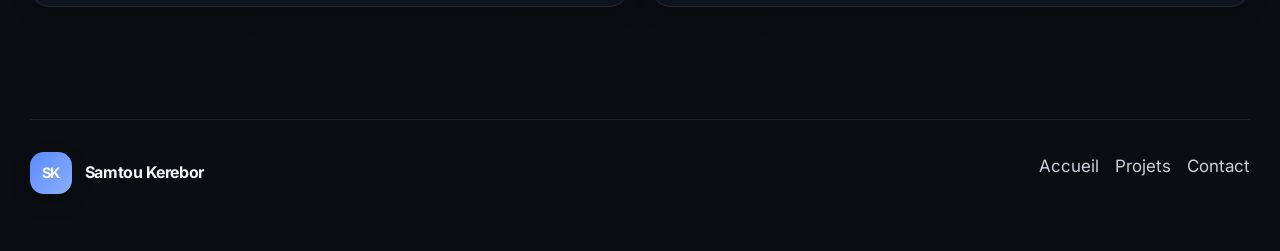
==== commit 543d4ccc: "Update about.html" ====
--- a/about.html
+++ b/about.html
@@ -119,9 +119,10 @@
               <h3>Data Analyst | Power BI | Qualité</h3>
               <p><strong>STMicroelectronics, Rousset, France</strong> — Septembre 2024 à Septembre 2026</p>
               <ul class="project-list">
-                <li>Analyse des besoins métiers et cadrage des attentes avec les parties prenantes</li>
-                <li>Conception et développement de tableaux de bord de pilotage et d’aide à la décision</li>
-                <li>Contribution à la structuration de modèles de données pour le reporting</li>
+                <li>Réussite phare : automatisation de la Scorecard Fournisseurs sur Power BI, permettant un gain de 2 semaines de travail par trimestre 
+                  et l’extension du périmètre évalué de 30 à 320 fournisseurs</li>
+                <li>Analyse des besoins métiers et cadrage des attentes avec les différentes équipes</li>
+                <li>Conception et développement de 7 tableaux de bord de pilotage et d’aide à la décision, ainsi que de 4 modèles de données pour le reporting</li>
                 <li>Formation et accompagnement des utilisateurs sur Power BI</li>
                 <li>Participation à la priorisation des besoins data</li>
                 <li>Participation à l’entraînement de chatbot / agent IA</li>
@@ -133,6 +134,7 @@
               <h3>Chargé d’assurance qualité</h3>
               <p><strong>EFASUP, Lyon</strong> — Avril 2024 à Juillet 2024</p>
               <ul class="project-list">
+                <li>Réussite phare : préparation et passage réussi de l’audit Qualiopi, avec zéro non-conformité</li>
                 <li>Mise en place d’indicateurs de performance et de conformité</li>
                 <li>Construction d’un référentiel de données de preuves</li>
                 <li>Analyse des écarts et suivi des plans d’actions</li>
